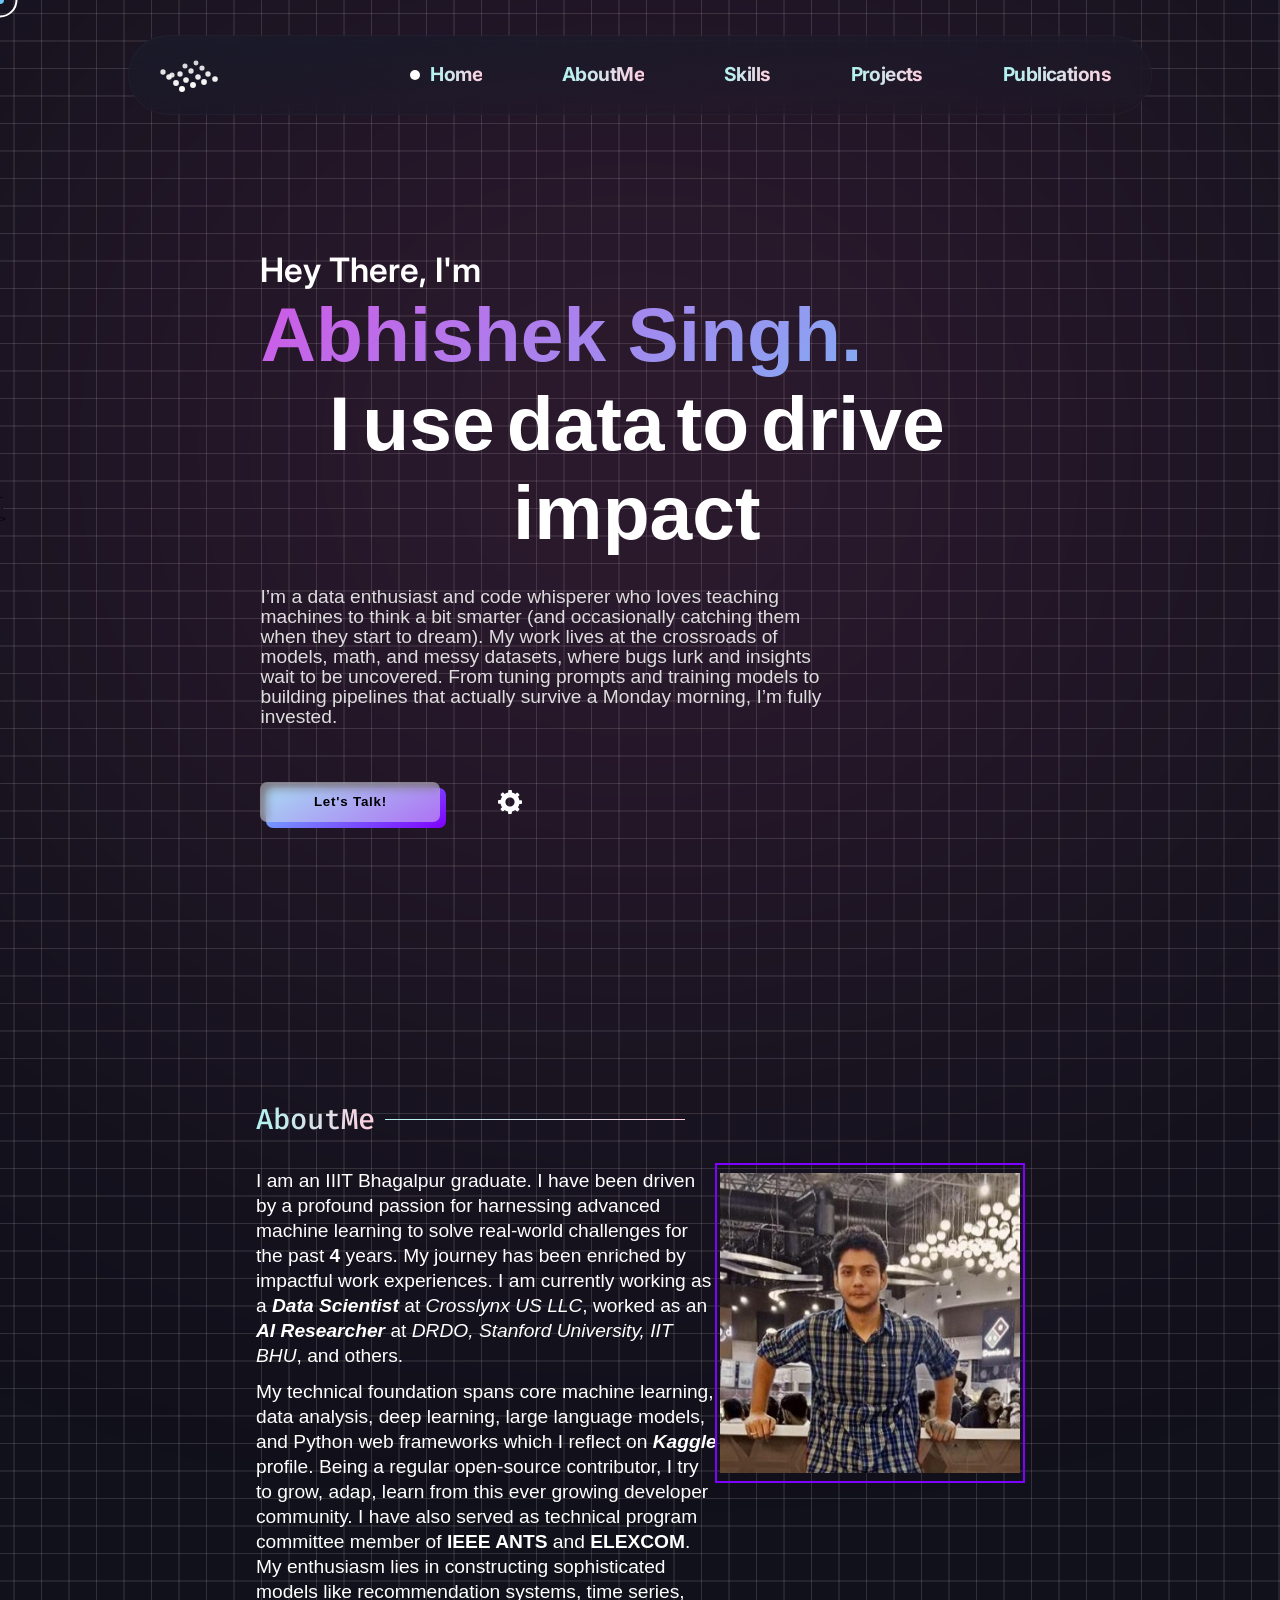
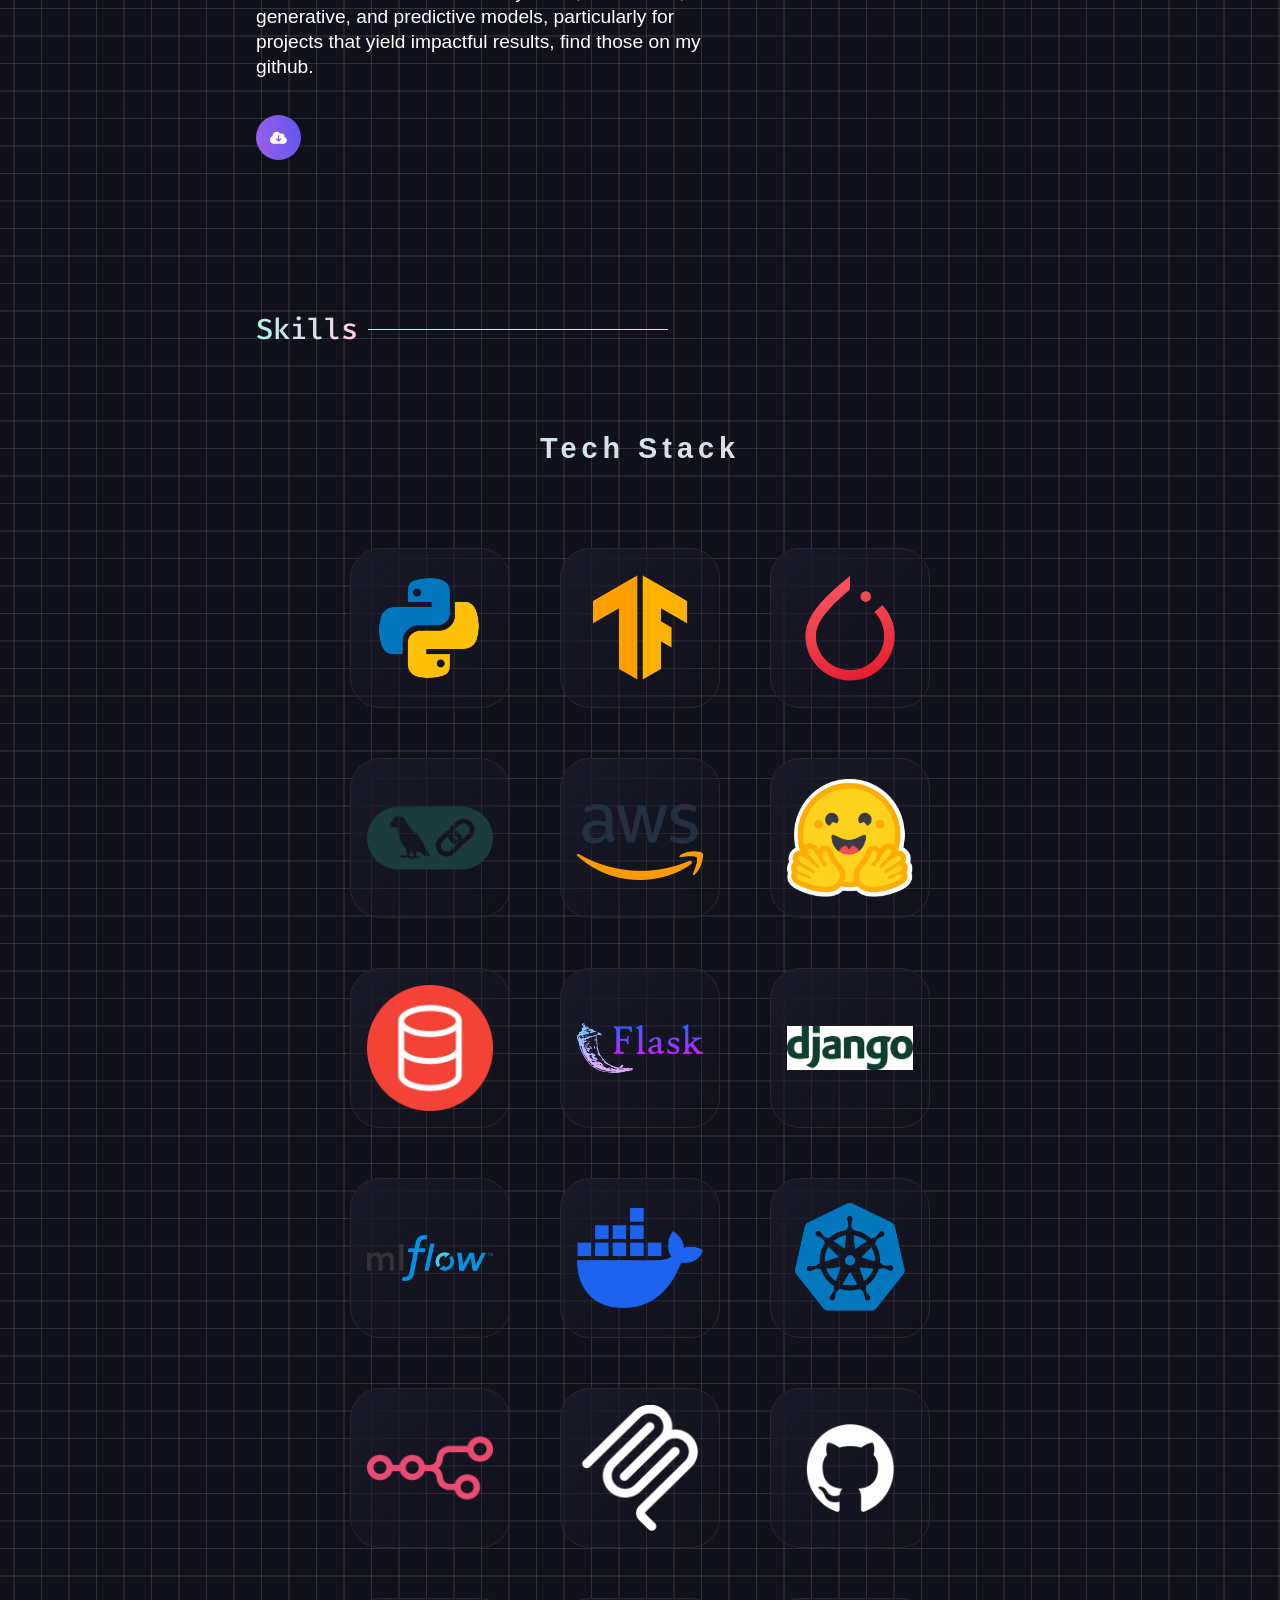
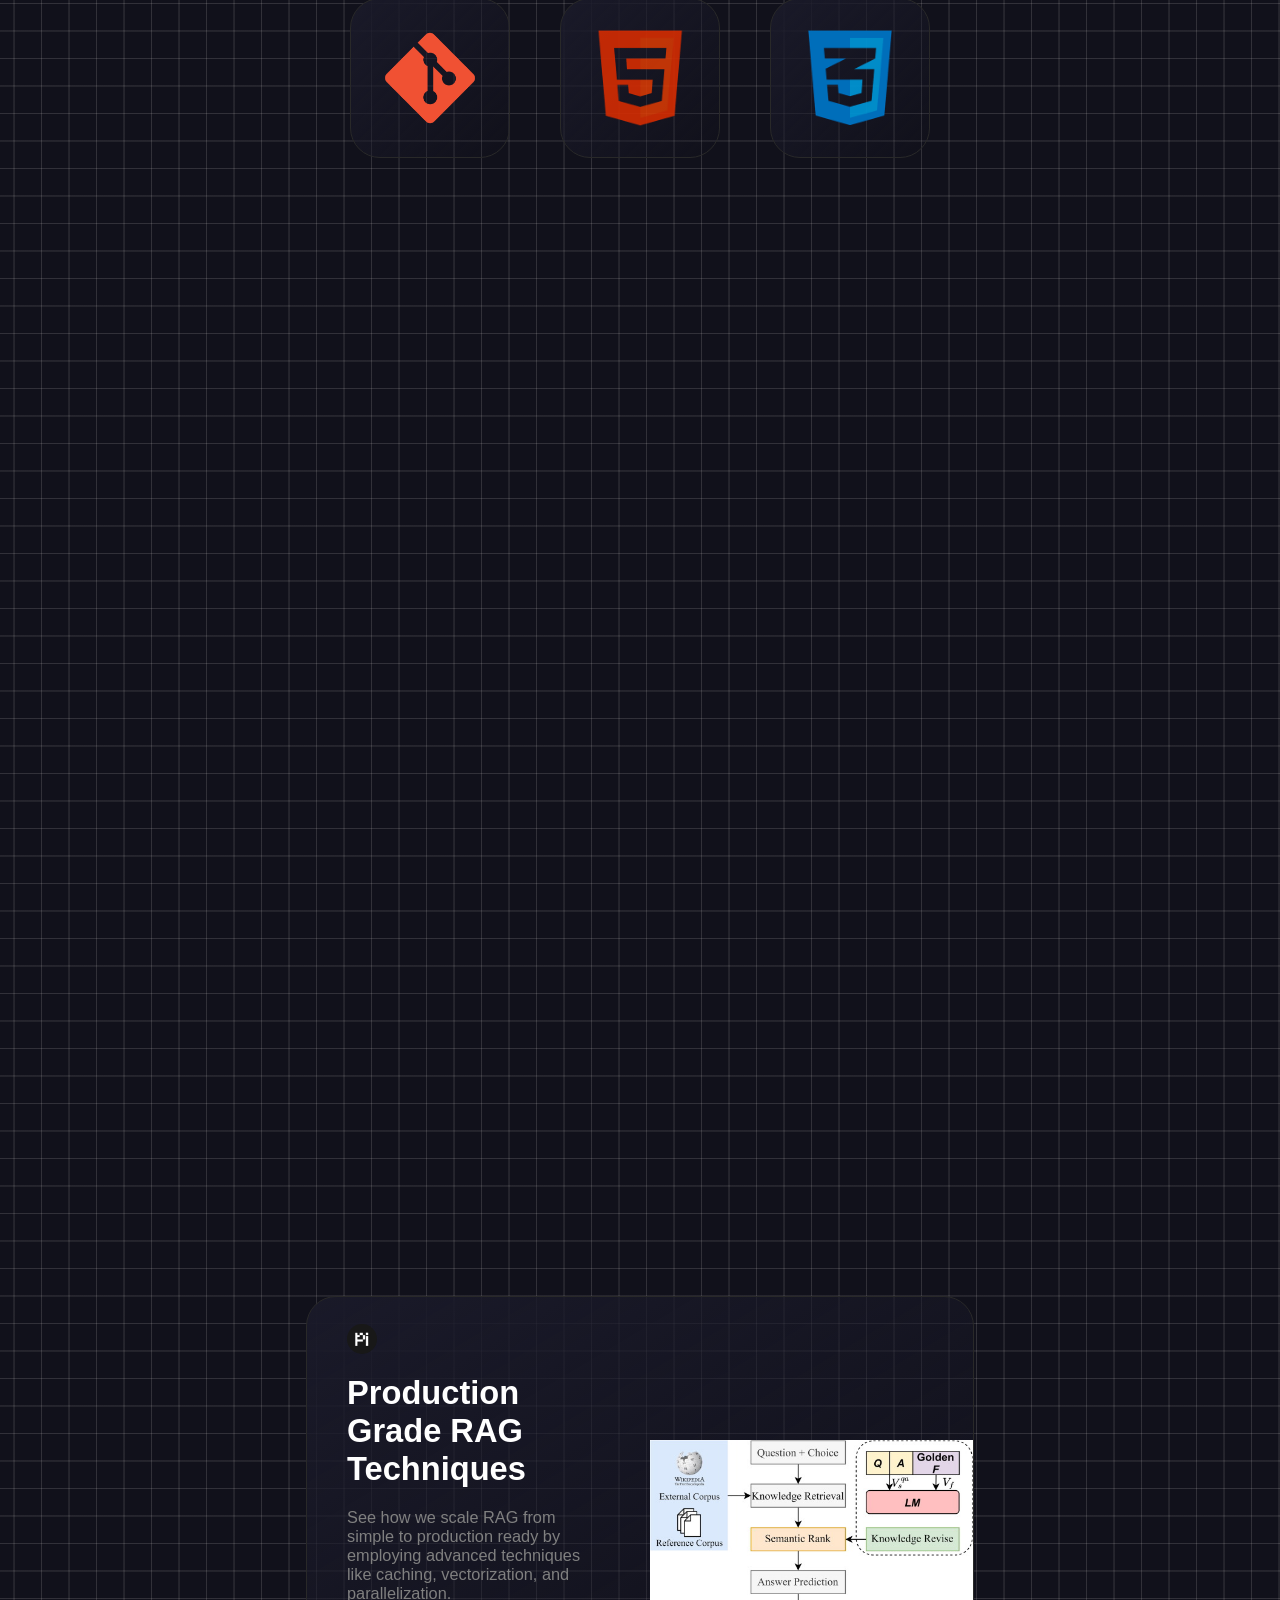
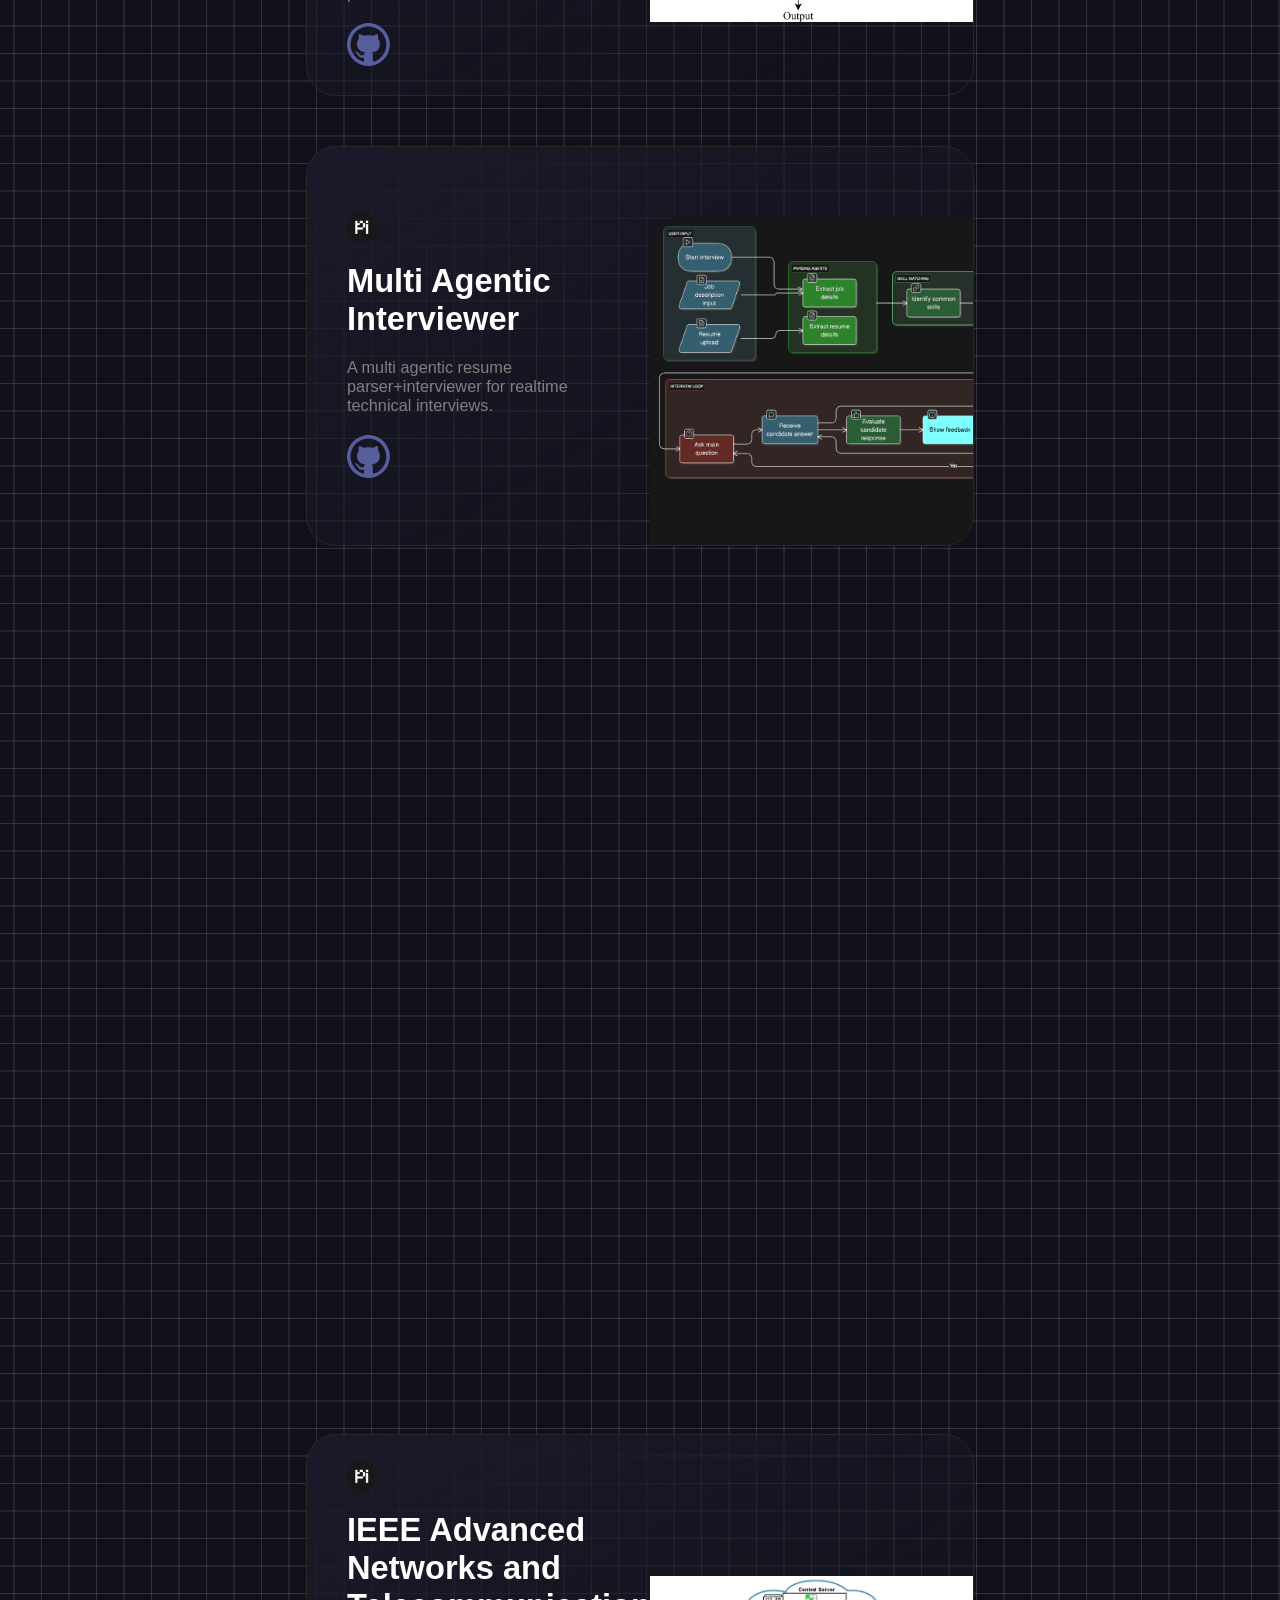
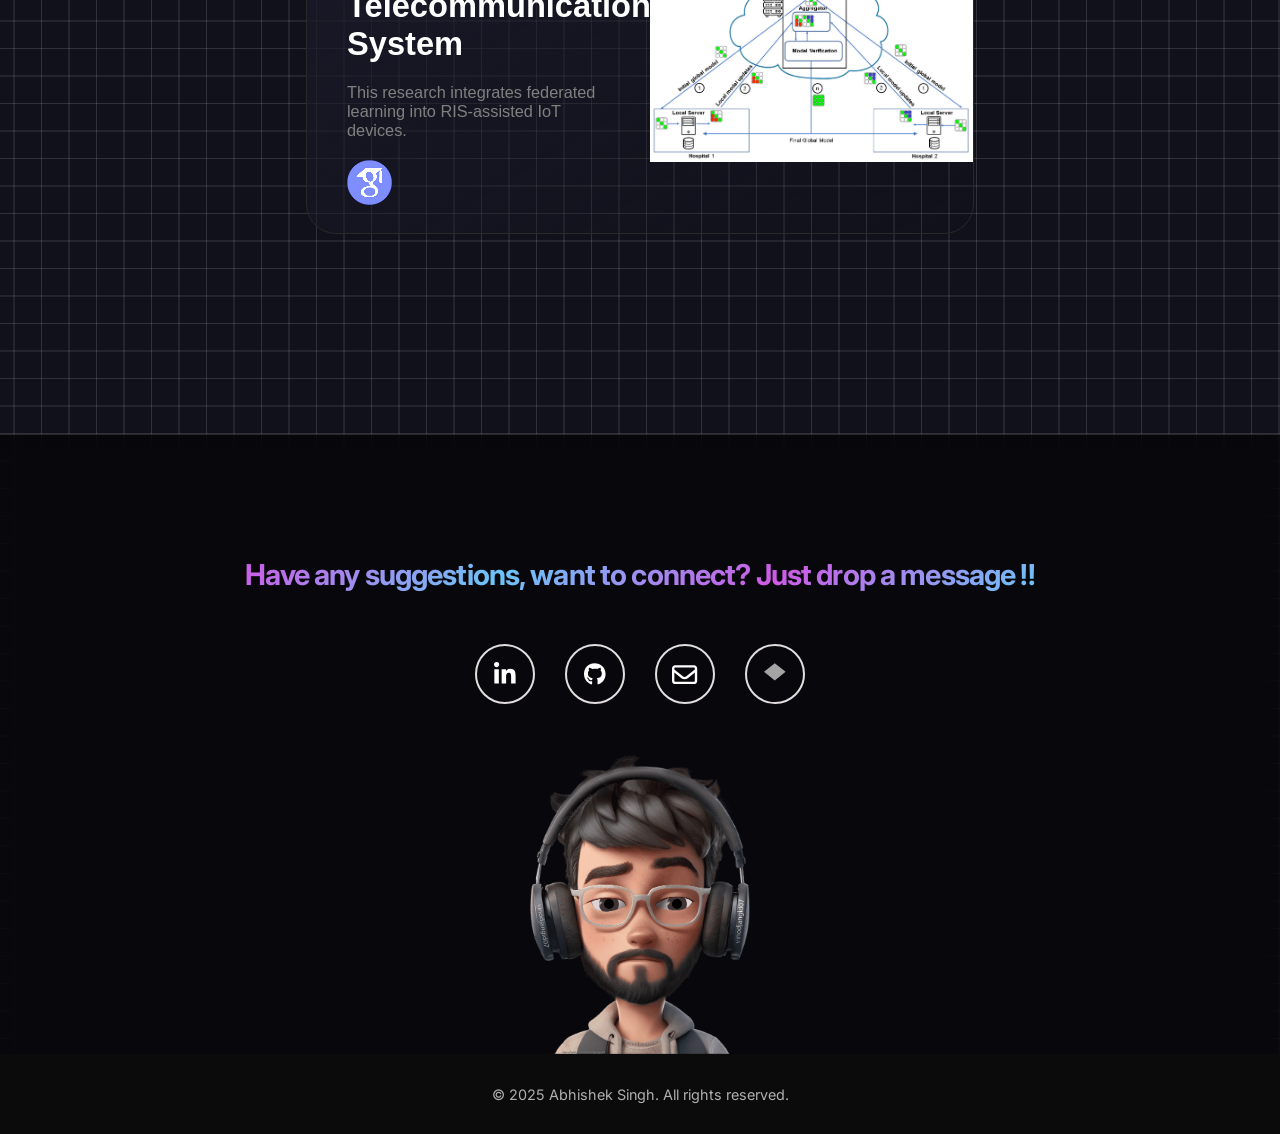
==== index.html @ 2045af02 "First Commit" ====
<!DOCTYPE html>
<html lang="en">
  <head>
    <script
      async
      src="https://www.googletagmanager.com/gtag/js?id=G-YMWDE0VTD3"
    ></script>
    <script>
      window.dataLayer = window.dataLayer || [];
      function gtag() {
        dataLayer.push(arguments);
      }
      gtag("js", new Date());

      gtag("config", "G-YMWDE0VTD3");
    </script>
    <meta
      name="google-site-verification"
      content="zMNl24ruDnyqiliYwKNU_r09OkPCDKz0kMBtF9nqiCc"
    />
    <meta charset="UTF-8" />
    <meta http-equiv="X-UA-Compatible" content="IE=edge" />
    <meta name="viewport" content="width=device-width, initial-scale=1.0" />
    <meta name="robots" content="index, follow" />
    <meta name="theme-color" content="#000" />
    <meta
      name="description"
      content="Abhishek Singh | Portfolio, Visit and know about me & my projects/designs. I value simple content structure, clean design patterns, and thoughtful interactions."
    />
    <meta
      name="keywords"
      content="Abhishek Singh,Abhishek Singh portfolio,Abhishek Singh Portfolio,AbhishekSingh,Abhishek Singh site,Abhishek Singh Site,Abhishek Singh me,Abhishek Singh web,Abhishek Singh github,AbhishekSingh site,AbhishekSingh uiverse,uiverse,Abhishek Singh uiverse,Abhishek Singh frontend developer,frontend developer,Abhishek Singh jaipur,Abhishek jaipur"
    />
    <meta name="author" content="Abhishek Singh" />
    <meta
      property="og:image"
      content="https://www.AbhishekSingh.site/src/png/Preview-card-min.png"
    />
    <meta property="og:title" content="Abhishek Singh | Portfolio" />
    <meta
      property="og:description"
      content="Hi! My name is Abhishek. I'm a web developer and digital visual artist. Visit and know about me & my projects/designs. I value simple content structure, clean design patterns, and thoughtful interactions."
    />

    <meta property="og:url" content="https://AbhishekSingh.site" />
    <meta property="og:site_name" content="Abhishek Singh Portfolio" />

    <meta name="twitter:card" content="summary_large_image" />
    <meta name="twitter:site" content="@Abhishek_Singh07" />
    <meta name="twitter:title" content="Abhishek Singh | Portfolio" />
    <meta
      name="twitter:description"
      content="Hi! My name is Abhishek. I'm a web developer and digital visual artist. Visit and know about me & my projects/designs. I value simple content structure, clean design patterns, and thoughtful interactions."
    />
    <meta
      name="twitter:image"
      content="https://www.AbhishekSingh.site/src/png/Preview-card-min.png"
    />
    <title>Abhishek Singh | Portfolio</title>
    <link rel="icon" type="image/x-icon" href="src/png/main-favicon.png" />
    <link rel="stylesheet" href="https://unpkg.com/aos@next/dist/aos.css" />
    <link rel="stylesheet" href="style.css" />
    <link
      rel="stylesheet"
      href="https://fonts.googleapis.com/css2?family=Passions+Conflict&family=Orbitron&family=Fira+Code&family=Six+Caps"
    />
  </head>
  <body class="body">
    <audio loop="" id="audioPlayer" style="display: none">
      <source src="src/mp3/preloader.mp3" type="audio/mp3" />
    </audio>
    <!-- <div id="preloader"></div> -->
    <noscript>Allow Javascript</noscript>

    <header>
      <div class="cursor-inner" id="cursor-inner"></div>
      <div class="cursor-outer" id="cursor-outer"></div>

      <div class="navbar" id="navbar">
        <div class="LOGO-container">
          <div class="LOGO-dot"></div>
          <div class="LOGO-dot"></div>
          <div class="LOGO-dot"></div>
          <div class="LOGO-dot"></div>
          <div class="LOGO-dot"></div>
          <div class="LOGO-dot"></div>
          <div class="LOGO-dot"></div>
          <div class="LOGO-dot"></div>
          <div class="LOGO-dot"></div>
          <div class="LOGO-dot"></div>
          <div class="LOGO-dot"></div>
          <div class="LOGO-dot"></div>
          <div class="LOGO-dot"></div>
          <div class="LOGO-dot"></div>
          <div class="LOGO-dot"></div>
          <div class="LOGO-dot"></div>
        </div>

        <div class="navbar-tabs" id="navbar-tabs">
          <ul class="navbar-tabs-ul">
            <li
              class="home activeThistab navbar-tabs-li"
              data-aos="fade-down"
              data-aos-delay="100"
            >
              <a href="#home" tabindex="0" aria-label="Home menu button">
                Home
              </a>
            </li>

            <li
              class="about navbar-tabs-li"
              data-aos="fade-down"
              data-aos-delay="300"
            >
              <a href="#about" aria-label="about menu button"> AboutMe </a>
            </li>

            <li
              class="skills navbar-tabs-li"
              data-aos="fade-down"
              data-aos-delay="500"
            >
              <a href="#skills" aria-label="skills menu button"> Skills </a>
            </li>

            <li
              class="projects navbar-tabs-li"
              data-aos="fade-down"
              data-aos-delay="700"
            >
              <a href="#projects" aria-label="projects menu button">
                Projects
              </a>
            </li>
            <li
              class="projects navbar-tabs-li"
              data-aos="fade-down"
              data-aos-delay="700"
            >
              <a href="#publications" aria-label="projects menu button">
                Publications
              </a>
            </li>
          </ul>
        </div>
        <!-- navbar tabs ends -->
      </div>
    </header>
    <!-- header ends here -->

    <main>
      <!-- hamburger -->
      <div class="hamburger" id="hamburger" data-aos="fade">
        <div class="hamburgerbase">
          <button
            id="hamburger-button"
            onclick="hamburgerMenu()"
            tabindex="0"
            aria-label="Menu Button"
          >
            <span class="burger-bar" id="burger-bar1"></span>
            <span class="burger-bar" id="burger-bar2"></span>
            <span class="burger-bar" id="burger-bar3"></span>
          </button>
        </div>
      </div>

      <!-- From Uiverse.io by jeremyssocial -->

      <!-- hamburger -->
      <div class="mobiletogglemenu" id="mobiletogglemenu">
        <ul class="mobile-navbar-tabs-ul" id="mobile-ul">
          <li
            id="home-mobile-tab"
            class="mobile-navbar-tabs-li home activeThismobiletab"
            onclick="hidemenubyli()"
          >
            <a href="#home" tabindex="0" aria-label="Home menu button">
              Home
            </a>
          </li>

          <li
            id="aboutme-mobile-tab"
            class="mobile-navbar-tabs-li about"
            onclick="hidemenubyli()"
          >
            <a href="#about" tabindex="0" aria-label="about menu button">
              AboutMe
            </a>
          </li>
          <li
            id="skills-mobile-tab"
            class="mobile-navbar-tabs-li skills"
            onclick="hidemenubyli()"
          >
            <a href="#skills" tabindex="0" aria-label="skills menu button">
              Skills
            </a>
          </li>
          <li
            id="projects-mobile-tab"
            class="mobile-navbar-tabs-li projects"
            onclick="hidemenubyli()"
          >
            <a href="#projects" tabindex="0" aria-label="projects menu button">
              Projects
            </a>
          </li>
          <li
            id="projects-mobile-tab"
            class="mobile-navbar-tabs-li projects"
            onclick="hidemenubyli()"
          >
            <a href="#publications" tabindex="0" aria-label="projects menu button">
              Publications
            </a>
          </li>
        </ul>
      </div>
      <!-- mobile toggle menu ends -->

      <section class="landing-page-container" id="home">
        <div class="blob"></div>

        <!-- <div class="text-content">
        <article id="hello-friend" data-aos="fade-up" data-aos-delay="0">
          <p class="jello">H</p>
          <p class="jello">e</p>
          <p class="jello">y</p>
          &nbsp;
          <p class="jello">T</p>
          <p class="jello">h</p>
          <p class="jello">e</p>
          <p class="jello">r</p>
          <p class="jello">e</p>
          <p class="jello">,</p>
          &nbsp;
          <p class="jello">I</p>
          <p class="jello">'</p>
          <p class="jello">m</p>
        </article>
        <article id="name" data-aos="fade-up" data-aos-delay="200">
          <p class="jello">J</p>
          <p class="jello">a</p>
          <p class="jello">y</p>
          &nbsp;
          <p class="jello">S</p>
          <p class="jello">i</p>
          <p class="jello">n</p>
          <p class="jello">g</p>
          <p class="jello">h</p>
          <p class="jello">.</p>
        </article>

        <article id="work" data-aos="fade-up" data-aos-delay="400">
          <div>
            <p class="jello">I</p>
          </div>
          <div>
            <p class="jello">d</p>
            <p class="jello">o</p>
          </div>
          <div>
            <p class="jello">d</p>
            <p class="jello">a</p>
            <p class="jello">t</p>
            <p class="jello">a</p>
          </div>
          <div>
            <p class="jello">f</p>
            <p class="jello">o</p>
            <p class="jello">r</p>
          </div>
          <div>
            <p class="jello">w</p>
            <p class="jello">e</p>
            <p class="jello">b</p>
            <p class="jello">.</p>
          </div>
        </article>
        <p id="info-para" data-aos="fade-up" data-aos-delay="600">
          Hey there! I’m a data enthusiast and code whisperer who enjoys making machines a little smarter (and occasionally catching them hallucinating). I work at the intersection of models, math, and messy datasets — where bugs live and insights hide. <br /><br />Whether it’s tweaking prompts, training models, or building pipelines that don’t crash on Monday mornings, I’m all in. 
          <br /><br />I love the thrill of solving weird problems, breaking things just to fix them better, and making code that’s not just functional, but kind of fun to write. Always learning, always shipping — preferably before the coffee runs out ☕💻.<br />
        </p>
        <div class="contact-btn-div" data-aos="fade-up" data-aos-delay="800">
          <a href="mailto:Abhisheks.iitkgp@gmail.com" tabindex="-1">
            <button class="letsTalkBtn">
              <p class="letsTalkBtn-text">Let's Talk!</p>
              <span class="letsTalkBtn-BG"></span>
            </button></a>
          <div class="setting-container" id="setting-container">
            <input type="checkbox" id="switchforsetting" onclick="settingtoggle()" />

            <label for="switchforsetting" class="needtobeinvert" id="labelforsetting" tabindex="0"
              aria-label="settings for sound and appearance"></label>

            <div class="visualmodetogglebuttoncontainer" id="visualmodetogglebuttoncontainer">
              <input type="checkbox" id="switchforvisualmode" onclick="visualmode()" />
              <label for="switchforvisualmode" id="labelforvisualmode" tabindex="0"
                aria-label="switch appearance"></label>
            </div>

            <div class="soundtogglebuttoncontainer" id="soundtogglebuttoncontainer">
              <input type="checkbox" id="switchforsound" onclick="playpause()" />
              <label for="switchforsound" id="labelforsound" tabindex="0" aria-label="switch sound"
                class="needtobeinvert"></label>
            </div>
          </div>
          <!-- setting div ends -->
        <!-- </div> -->
        <!-- contact-btn-div -->
        <!-- </div> -->
        -->

        <div class="main-container">
          <div class="text-content">
            <article id="hello-friend" data-aos="fade-up" data-aos-delay="0">
              <p class="jello">H</p>
              <p class="jello">e</p>
              <p class="jello">y</p>
              &nbsp;
              <p class="jello">T</p>
              <p class="jello">h</p>
              <p class="jello">e</p>
              <p class="jello">r</p>
              <p class="jello">e</p>
              <p class="jello">,</p>
              &nbsp;
              <p class="jello">I</p>
              <p class="jello">'</p>
              <p class="jello">m</p>
            </article>
            <article id="name" data-aos="fade-up" data-aos-delay="200">
              <p class="jello">A</p>
              <p class="jello">b</p>
              <p class="jello">h</p>
              <p class="jello">i</p>
              <p class="jello">s</p>
              <p class="jello">h</p>
              <p class="jello">e</p>
              <p class="jello">k</p>
              &nbsp;
              <p class="jello">S</p>
              <p class="jello">i</p>
              <p class="jello">n</p>
              <p class="jello">g</p>
              <p class="jello">h</p>
              <p class="jello">.</p>
            </article>

            <article id="work" data-aos="fade-up" data-aos-delay="400">
              <div>
                <p class="jello">I</p>
              </div>
              <div>
                <p class="jello">u</p>
                <p class="jello">s</p>
                <p class="jello">e</p>
              </div>
              <div>
                <p class="jello">d</p>
                <p class="jello">a</p>
                <p class="jello">t</p>
                <p class="jello">a</p>
              </div>
              <div>
                <p class="jello">t</p>
                <p class="jello">o</p>
              </div>
              <div>
                <p class="jello">d</p>
                <p class="jello">r</p>
                <p class="jello">i</p>
                <p class="jello">v</p>
                <p class="jello">e</p>
              </div>
              <div>
                <p class="jello">i</p>
                <p class="jello">m</p>
                <p class="jello">p</p>
                <p class="jello">a</p>
                <p class="jello">c</p>
                <p class="jello">t</p>
              </div>
            </article>
                    <p id="info-para" data-aos="fade-up" data-aos-delay="600">
        I’m a data enthusiast and code whisperer who loves teaching machines to think a bit smarter (and occasionally catching them when they start to dream). My work lives at the crossroads of models, math, and messy datasets, where bugs lurk and insights wait to be uncovered. From tuning prompts and training models to building pipelines that actually survive a Monday morning, I’m fully invested. 
        </p>

            <div
              class="contact-btn-div"
              data-aos="fade-up"
              data-aos-delay="800"
            >
              <a href="mailto:abhishekrathore1806@gmail.com" tabindex="-1">
                <button class="letsTalkBtn">
                  <p class="letsTalkBtn-text">Let's Talk!</p>
                  <span class="letsTalkBtn-BG"></span></button
              ></a>
              <div class="setting-container" id="setting-container">
                <input
                  type="checkbox"
                  id="switchforsetting"
                  onclick="settingtoggle()"
                />

                <label
                  for="switchforsetting"
                  class="needtobeinvert"
                  id="labelforsetting"
                  tabindex="0"
                  aria-label="settings for sound and appearance"
                ></label>

                <div
                  class="visualmodetogglebuttoncontainer"
                  id="visualmodetogglebuttoncontainer"
                >
                  <input
                    type="checkbox"
                    id="switchforvisualmode"
                    onclick="visualmode()"
                  />
                  <label
                    for="switchforvisualmode"
                    id="labelforvisualmode"
                    tabindex="0"
                    aria-label="switch appearance"
                  ></label>
                </div>

                <div
                  class="soundtogglebuttoncontainer"
                  id="soundtogglebuttoncontainer"
                >
                  <input
                    type="checkbox"
                    id="switchforsound"
                    onclick="playpause()"
                  />
                  <label
                    for="switchforsound"
                    id="labelforsound"
                    tabindex="0"
                    aria-label="switch sound"
                    class="needtobeinvert"
                  ></label>
                </div>
              </div>
              <!-- setting div ends -->
            </div>
            <!-- contact-btn-div -->
          </div>
        </div>
      </section>
      <!-- landing page ends here -->
      <section class="about-section-container" id="about" data-aos="fade-up">
        <div class="about-section">
          <div class="section-heading">
            <h2
              class="section-heading-article"
              tabindex="0"
              aria-label="About me heading"
            >
              AboutMe
            </h2>
            <p class="sectionHeadingP"></p>
          </div>

          <div class="info-dp-section">
            <div class="about-info">
              <p tabindex="0">
                I am an IIIT Bhagalpur graduate. I have been driven by a profound
                passion for harnessing advanced machine learning to solve
                real-world challenges for the past <b>4</b> years. My journey
                has been enriched by impactful work experiences. I am currently working as a 
                <i><b>Data Scientist</b></i> at <i>Crosslynx US LLC</i>, worked as an
                <i><b>AI Researcher</b></i> at
                <i>DRDO, Stanford University, IIT BHU</i>, and
                others.
              </p>
              <br />
              <p tabindex="0">
                My technical foundation spans core machine learning, data
                analysis, deep learning, large language models, and Python web
                frameworks which I reflect on <b><i>Kaggle</i></b> profile.
                Being a regular open-source contributor, I try to grow, adap,
                learn from this ever growing developer community. I have also
                served as technical program committee member of <b> IEEE ANTS</b> and
                <b>ELEXCOM</b>. My enthusiasm lies in constructing sophisticated
                models like recommendation systems, time series, generative, and
                predictive models, particularly for projects that yield impactful
                results, find those on my github.
              </p>

              <br />

              <!-- Resume button -->
              <button class="resume-btn" id="resume-btn" onclick="openURL()">
                <div class="sign">
                  <svg viewBox="0 0 640 512">
                    <path
                      d="M144 480C64.5 480 0 415.5 0 336c0-62.8 40.2-116.2 96.2-135.9c-.1-2.7-.2-5.4-.2-8.1c0-88.4 71.6-160 160-160c59.3 0 111 32.2 138.7 80.2C409.9 102 428.3 96 448 96c53 0 96 43 96 96c0 12.2-2.3 23.8-6.4 34.6C596 238.4 640 290.1 640 352c0 70.7-57.3 128-128 128H144zm79-167l80 80c9.4 9.4 24.6 9.4 33.9 0l80-80c9.4-9.4 9.4-24.6 0-33.9s-24.6-9.4-33.9 0l-39 39V184c0-13.3-10.7-24-24-24s-24 10.7-24 24V318.1l-39-39c-9.4-9.4-24.6-9.4-33.9 0s-9.4 24.6 0 33.9z"
                    />
                  </svg>
                </div>

                <div class="text">Resume</div>
              </button>
            </div>
            <div class="dp" data-aos="fade-up">
            <img
                src="src/jpg/abhishek_pic.jpg"
                alt="Abhishek Singh"
                tabindex="0"
                aria-label="image of Abhishek"
            />
            </div>


          </div>
        </div>
      </section>
      <!-- about section ends  -->

      <section class="skills-section-container" id="skills">
        <div class="skills-section">
          <div class="section-heading" data-aos="fade-up">
            <h2
              class="section-heading-article"
              tabindex="0"
              aria-label="skills heading"
            >
              Skills
            </h2>
            <p class="sectionHeadingP"></p>
          </div>

          <div class="frontend-dev-section">
            <h3
              class="frontend-dev-heading"
              data-aos="fade-up"
              tabindex="0"
              aria-label="As a frontend a developer these are the skills i have"
            >
              Tech Stack
            </h3>
            <ul class="tech-stack-wrapper">
              <li class="tech-stack-box" data-aos="fade-up">
                <img
                  src="src\png\python-480.png"
                  alt="Python skill"
                  class="tech-stack-logo"
                />
                <span class="tooltip">PYTHON</span>
              </li>

              <li class="tech-stack-box" data-aos="fade-up">
                <img
                  src="src\png\tensorflow-480.png"
                  alt="Tensorflow skill"
                  class="tech-stack-logo"
                />
                <span class="tooltip">TENSORFLOW</span>
              </li>

              <li class="tech-stack-box" data-aos="fade-up">
                <img
                  src="src\png\pytorch-480.png"
                  alt="Pytorch skill"
                  class="tech-stack-logo"
                />
                <span class="tooltip">PYTORCH</span>
              </li>

              <li class="tech-stack-box" data-aos="fade-up">
                <img
                  src="src\png\langchain-color.png"
                  alt="Langchain skill"
                  class="tech-stack-logo"
                />
                <span class="tooltip">LANGCHAIN</span>
              </li>

              <li class="tech-stack-box" data-aos="fade-up">
                <img
                  src="src\png\aws-480.png"
                  alt="AWS skill"
                  class="tech-stack-logo"
                />
                <span class="tooltip">AWS</span>
              </li>

              <li class="tech-stack-box" data-aos="fade-up">
                <img
                  src="src\png\huggingface.png"
                  alt="Huggingface Transformers skill"
                  class="tech-stack-logo"
                />
                <span class="tooltip">HUGGINGFACE (TRANSFORMER MODELS)</span>
              </li>

              <li class="tech-stack-box" data-aos="fade-up">
                <img
                  src="src\png\database.png"
                  alt="SQL skill"
                  class="tech-stack-logo"
                />
                <span class="tooltip">DBMS</span>
              </li>

              <li class="tech-stack-box" data-aos="fade-up">
                <img
                  src="src\png\flask-480.png"
                  alt="Flask skill"
                  class="tech-stack-logo"
                />
                <span class="tooltip">FLASK</span>
              </li>

              <li class="tech-stack-box" data-aos="fade-up">
                <img
                  src="src\png\django-logo-positive.png"
                  alt="DJANGO skill"
                  class="tech-stack-logo"
                />
                <span class="tooltip">DJANGO</span>
              </li>

              <li class="tech-stack-box" data-aos="fade-up">
                <img
                  src="src\png\mlflow.png"
                  alt="Mlflow skill"
                  class="tech-stack-logo"
                />
                <span class="tooltip">MLFLOW</span>
              </li>

              <li class="tech-stack-box" data-aos="fade-up">
                <img
                  src="src\png\docker-mark-blue.png"
                  alt="Docker language skill"
                  class="tech-stack-logo"
                />
                <span class="tooltip">DOCKER</span>
              </li>

              <li class="tech-stack-box" data-aos="fade-up">
                <img
                  src="src\png\icons8-kubernetes-480.png"
                  alt="Kubernetes skill"
                  class="tech-stack-logo"
                />
                <span class="tooltip">KUBERNETES</span>
              </li>

              <li class="tech-stack-box" data-aos="fade-up">
                <img
                  src="src\png\n8n-color.png"
                  alt="n8n skill"
                  class="tech-stack-logo"
                />
                <span class="tooltip">N8N</span>
              </li>

              <li class="tech-stack-box" data-aos="fade-up">
                <img
                  src="src\png\mcp white.png"
                  alt="MCP Protocol skill"
                  class="tech-stack-logo"
                />
                <span class="tooltip">MCP Protocol</span>
              </li>

              <li class="tech-stack-box" data-aos="fade-up">
                <img
                  src="./src/png/githublogo.png"
                  alt="github skill"
                  class="tech-stack-logo needtobeinvert"
                />
                <span class="tooltip">GITHUB</span>
              </li>

              <li class="tech-stack-box" data-aos="fade-up">
                <img
                  src="./src/png/gitlogo.png"
                  alt="git skill"
                  class="tech-stack-logo"
                />
                <span class="tooltip">GIT</span>
              </li>

              <li class="tech-stack-box" data-aos="fade-up">
                <img
                  src="src\png\htmllogo.png"
                  alt="Streamlit skill"
                  class="tech-stack-logo"
                />
                <span class="tooltip">HTML</span>
              </li>

              <li class="tech-stack-box" data-aos="fade-up">
                <img
                  src="src\png\csslogo.png"
                  alt="Canva skill"
                  class="tech-stack-logo"
                />
                <span class="tooltip">CSS</span>
              </li>
            </ul>
          </div>
        </div>
      </section>
      <!-- skills section ends -->

     

      <section class="projects-section-container" id="projects">
        <div class="projects-section-div">
          <div class="section-heading" data-aos="fade-up">
            <h2
              class="section-heading-article"
              tabindex="0"
              aria-label="My projects starts from here"
            >
              Projects
            </h2>
            <p class="sectionHeadingP"></p>
          </div>
          <div class="project-boxes-div">
            <div data-aos="fade-up" class="project-box-wrapper">
              <div class="project-box project-box2" id="project-box2">
                <div class="info-div">
                  <img
                    src="src/webp/pexelicon-favicon.webp"
                    alt="pexelicon website favicon"
                    class="faviconforProject"
                  />
                  <article class="ProjectHeading">Small Language-Model-From-Scratch</article>
                  <p class="ProjectDescription">
                    See the replication of Small Language Model inspired from "Attention is all you need".
                  </p>
                  <div class="project-buttons">
                    <a
                      href="https://github.com/abhishekiiitbh2903/SLM_KVCACHED"
                      target="_blank"
                      class="github-redirect"
                      aria-label="Transformers from Scratch on GitHub"
                    >
                      <img
                        src="src/svg/github.svg"
                        alt="github redirect button"
                      />
                    </a>
                    </a>
                  </div>
                </div>
                <div class="image-div fit-image-div">
                  <img
                    src="src/webp/Annotated-Transformers-Architecture.webp"
                    alt="Architecture Overview"
                  />
                </div>
              </div>
            </div>

            <div data-aos="fade-up" class="project-box-wrapper">
              <div class="project-box project-box2" id="project-box2">
                <div class="info-div">
                  <img
                    src="src/webp/pexelicon-favicon.webp"
                    alt="pexelicon website favicon"
                    class="faviconforProject"
                  />
                  <article class="ProjectHeading">RNN / LSTM Foundations</article>
                  <p class="ProjectDescription">
                    See how RNN and LSTM functions under the hood. Written in plain python code.
                  </p>
                  <div class="project-buttons">
                    <a
                      href="https://github.com/abhishekiiitbh2903/RNN-LSTM-GRU-Foundation"
                      target="_blank"
                      class="github-redirect"
                      aria-label="RNN and LSTM from Scratch on GitHub"
                    >
                      <img
                        src="src/svg/github.svg"
                        alt="github redirect button"
                      />
                    </a>
                    </a>
                  </div>
                </div>
                <div class="image-div fit-image-div">
                  <img
                    src="src/webp/rnn-vs-lstm.png"
                    alt="Flow image"
                  />
                </div>
              </div>
            </div>


            <!-- ---------------------- -->
            <div data-aos="fade-up" class="project-box-wrapper">
              <div class="project-box project-box2" id="project-box2">
                <div class="info-div">
                  <img
                    src="src/webp/pexelicon-favicon.webp"
                    alt="pexelicon website favicon"
                    class="faviconforProject"
                  />
                  <article class="ProjectHeading">Production Grade RAG Techniques</article>
                  <p class="ProjectDescription">
                    See how we scale RAG from simple to production ready by employing advanced techniques like caching, vectorization, and parallelization.
                  </p>
                  <div class="project-buttons">
                    <a
                      href="https://github.com/abhishekiiitbh2903/RAG_ADVANCED_TECHNIQUES"
                      target="_blank"
                      class="github-redirect"
                      aria-label="Semantic and LLM based Search/Reranker on GitHub"
                    >
                      <img
                        src="src/svg/github.svg"
                        alt="github redirect button"
                      />
                    </a>
                    </a>
                  </div>
                </div>
                <div class="image-div fit-image-div">
                  <img
                    src="src/webp/reranker-retrieval/retireval-reranker.jpg"
                    alt="Architecture Overview"
                  />
                </div>
              </div>
            </div>
            <!-- ---------------------- -->


            <!-- <div data-aos="fade-up" class="project-box-wrapper">
              <div class="project-box project-box2" id="project-box2">
                <div class="info-div">
                  <img
                    src="src/webp/pexelicon-favicon.webp"
                    alt="pexelicon website favicon"
                    class="faviconforProject"
                  />
                  <article class="ProjectHeading">RLHF Prototype</article>
                  <p class="ProjectDescription">
                    A small prototype of reward model and its working in RLHF on Reward Bench dataset.
                  </p>
            
                  <div class="project-buttons">
                    <a
                      href="https://github.com/AbhishekSingh79/RLHF-Prototype-Reward-Bench"
                      target="_blank"
                      class="github-redirect"
                      aria-label="Reinforcement Learning with Human Feedback Prototype on GitHub"
                    >
                      <img
                        src="src/svg/github.svg"
                        alt="github redirect button"
                      />
                    </a>
                    </a>
                  </div>
                </div>
                <div class="image-div fit-image-div">
                  <img
                    src="src/webp/6-sft-rlhf.png"
                    alt="Architecture Overview"
                  />
                </div>
              </div>
            </div> -->

            <!-- ---------------------- -->
            <div data-aos="fade-up" class="project-box-wrapper">
              <div class="project-box project-box2" id="project-box2">
                <div class="info-div">
                  <img
                    src="src/webp/pexelicon-favicon.webp"
                    alt="pexelicon website favicon"
                    class="faviconforProject"
                  />
                  <article class="ProjectHeading">Multi Agentic Interviewer</article>
                  <p class="ProjectDescription">
                    A multi agentic resume parser+interviewer for realtime technical interviews.
                  </p>
                  <div class="project-buttons">
                    <a
                      href="https://github.com/abhishekiiitbh2903/Agentic-Recruiter"
                      target="_blank"
                      class="github-redirect"
                      aria-label="Multi Agentic Interviewer"
                    >
                      <img
                        src="src/svg/github.svg"
                        alt="github redirect button"
                      />
                    </a>
                    </a>
                  </div>
                </div>
                <div class="image-div">
                  <img
                    src="src/webp/Agentic-Recruiter.png"
                    alt="Architecture Overview"
                  />
                </div>
              </div>
            </div>

            <!-- ---------------------- -->

            <!-- <div data-aos="fade-up" class="project-box-wrapper">
              <div class="project-box project-box2" id="project-box2">
                <div class="info-div">
                  <img
                    src="src/webp/pexelicon-favicon.webp"
                    alt="pexelicon website favicon"
                    class="faviconforProject"
                  />
                  <article class="ProjectHeading">Gmail Draft Duplication Model</article>
                  <p class="ProjectDescription">
                    A Flask based web app that uses Gmail client to duplicate Gmail on mili second latency.
                  </p>
                  <div class="project-buttons">
                    <a
                      href="https://github.com/AbhishekSingh79/Email-Draft-Duplicator"
                      target="_blank"
                      class="github-redirect"
                      aria-label="Gmail Draft Duplication on GitHub"
                    >
                      <img
                        src="src/svg/github.svg"
                        alt="github redirect button"
                      />
                    </a>
                    </a>
                  </div>
                </div>
                <div class="image-div fit-image-div">
                  <img
                    src="src/webp/gmail_draft_duplication.png"
                    alt="Architecture Overview"
                  />
                </div>
              </div>
            </div> -->
            <!-- ---------------------- -->
          </div>
        </div>
      </section>
      
    <!-- Publication Section Starts -->


        <section class="projects-section-container" id="publications">
        <div class="projects-section-div">
          <div class="section-heading" data-aos="fade-up">
            <h2
              class="section-heading-article"
              tabindex="0"
              aria-label="My projects starts from here"
            >
              Publications
            </h2>
            <p class="sectionHeadingP"></p>
          </div>
          <div class="project-boxes-div">
            <div data-aos="fade-up" class="project-box-wrapper">
              <div class="project-box project-box2" id="project-box2">
                <div class="info-div">
                  <img
                    src="src/webp/pexelicon-favicon.webp"
                    alt="pexelicon website favicon"
                    class="faviconforProject"
                  />
                  <article class="ProjectHeading">IEEE TRANSACTIONS ON ARTIFICIAL INTELLIGENCE</article>
                  <p class="ProjectDescription">
                    This research proposes an attention-based convolutional autoencoder for efficient bandwidth utilization.
                  </p>
                  <div class="project-buttons">
                    <a
                      href="https://ieeexplore.ieee.org/document/11168457"
                      target="_blank"
                      class="github-redirect"
                      aria-label="IEEE TAI"
                    >
                      <img
                        src="src\png\gs.png"
                        alt="github redirect button"
                      />
                    </a>
                    </a>
                  </div>
                </div>
                <div class="image-div fit-image-div">
                  <img
                    src="src/png/ris.png"
                    alt="Flow image"
                  />
                </div>
              </div>
            </div>
            <div data-aos="fade-up" class="project-box-wrapper">
              <div class="project-box project-box2" id="project-box2">
                <div class="info-div">
                  <img
                    src="src/webp/pexelicon-favicon.webp"
                    alt="pexelicon website favicon"
                    class="faviconforProject"
                  />
                  <article class="ProjectHeading">IEEE Advanced Networks and Telecommunication System</article>
                   <span id="status-message" style="display: none; margin-left: 10px; color: green;">
                        Paper has been accepted and yet to be published in IEEE Xplore
                    </span>
                  <p class="ProjectDescription">
                    This research integrates federated learning into RIS-assisted IoT devices.
                  </p>
                  <div class="project-buttons">
                    <a
                      href="https://ieeexplore.ieee.org/document/11168457"
                      target="_blank"
                      class="github-redirect"
                      aria-label="IEEE ANTS"
                      onclick="showStatusMessage()"
                    >
                      <img
                        src="src/png/gs.png"
                        alt="github redirect button"
                      />
                    </a>
                    </a>
                  </div>
                </div>
                <div class="image-div fit-image-div">
                  <img
                    src="src/png/federated.png"
                    alt="Flow image"
                  />
                </div>
              </div>
            </div>
            
        </div>


      </section>
            

    </main>
    <!-- main ends here -->

    <footer id="footer">
      <button class="fas" id="backtotopbutton" onclick="scrolltoTopfunction()">
        <article aria-label="Back to top">&#8592;BACK TO TOP</article>
      </button>
      <div class="footer-background">
        <div class="footer-blob"></div>
      </div>
      <div class="footer-foreground">
        <div class="footercontainer">
          <div class="two-words">
            <!-- <article tabindex="0" aria-label="Learning, Living, and Leveling Up, my quote">
            "Learning, Living, and Leveling Up."
          </article> -->
          </div>
          <div class="social-media-container">
            <div class="getintouch-heading">
              <!-- From Uiverse.io by adamgiebl -->
              <article tabindex="0">
                Have any suggestions, want to connect? Just drop a message !!
              </article>
            </div>

            <div class="logos">
              <a
                href="https://in.linkedin.com/in/abhishek-singh-93a118228/"
                target="_blank"
                aria-label="My Linkedin"
                ><svg class="SocialHandle" viewBox="0 0 448 512">
                  <path
                    d="M100.28 448H7.4V148.9h92.88zM53.79 108.1C24.09 108.1 0 83.5 0 53.8a53.79 53.79 0 0 1 107.58 0c0 29.7-24.1 54.3-53.79 54.3zM447.9 448h-92.68V302.4c0-34.7-.7-79.2-48.29-79.2-48.29 0-55.69 37.7-55.69 76.7V448h-92.78V148.9h89.08v40.8h1.3c12.4-23.5 42.69-48.3 87.88-48.3 94 0 111.28 61.9 111.28 142.3V448z"
                  /></svg></a>

              <a
                href="https://github.com/abhishekiiitbh2903/"
                target="_blank"
                aria-label="My github"
                ><svg viewBox="0 0 496 512" class="SocialHandle">
                  <path
                    d="M165.9 397.4c0 2-2.3 3.6-5.2 3.6-3.3.3-5.6-1.3-5.6-3.6 0-2 2.3-3.6 5.2-3.6 3-.3 5.6 1.3 5.6 3.6zm-31.1-4.5c-.7 2 1.3 4.3 4.3 4.9 2.6 1 5.6 0 6.2-2s-1.3-4.3-4.3-5.2c-2.6-.7-5.5.3-6.2 2.3zm44.2-1.7c-2.9.7-4.9 2.6-4.6 4.9.3 2 2.9 3.3 5.9 2.6 2.9-.7 4.9-2.6 4.6-4.6-.3-1.9-3-3.2-5.9-2.9zM244.8 8C106.1 8 0 113.3 0 252c0 110.9 69.8 205.8 169.5 239.2 12.8 2.3 17.3-5.6 17.3-12.1 0-6.2-.3-40.4-.3-61.4 0 0-70 15-84.7-29.8 0 0-11.4-29.1-27.8-36.6 0 0-22.9-15.7 1.6-15.4 0 0 24.9 2 38.6 25.8 21.9 38.6 58.6 27.5 72.9 20.9 2.3-16 8.8-27.1 16-33.7-55.9-6.2-112.3-14.3-112.3-110.5 0-27.5 7.6-41.3 23.6-58.9-2.6-6.5-11.1-33.3 2.6-67.9 20.9-6.5 69 27 69 27 20-5.6 41.5-8.5 62.8-8.5s42.8 2.9 62.8 8.5c0 0 48.1-33.6 69-27 13.7 34.7 5.2 61.4 2.6 67.9 16 17.7 25.8 31.5 25.8 58.9 0 96.5-58.9 104.2-114.8 110.5 9.2 7.9 17 22.9 17 46.4 0 33.7-.3 75.4-.3 83.6 0 6.5 4.6 14.4 17.3 12.1C428.2 457.8 496 362.9 496 252 496 113.3 383.5 8 244.8 8zM97.2 352.9c-1.3 1-1 3.3.7 5.2 1.6 1.6 3.9 2.3 5.2 1 1.3-1 1-3.3-.7-5.2-1.6-1.6-3.9-2.3-5.2-1zm-10.8-8.1c-.7 1.3.3 2.9 2.3 3.9 1.6 1 3.6.7 4.3-.7.7-1.3-.3-2.9-2.3-3.9-2-.6-3.6-.3-4.3.7zm32.4 35.6c-1.6 1.3-1 4.3 1.3 6.2 2.3 2.3 5.2 2.6 6.5 1 1.3-1.3.7-4.3-1.3-6.2-2.2-2.3-5.2-2.6-6.5-1zm-11.4-14.7c-1.6 1-1.6 3.6 0 5.9 1.6 2.3 4.3 3.3 5.6 2.3 1.6-1.3 1.6-3.9 0-6.2-1.4-2.3-4-3.3-5.6-2z"
                  /></svg></a>

              <a
                href="mailto:Abhishekrathore1806@gmail.com"
                target="_blank"
                aria-label="My Gmail"
                ><svg id="GmailLogo" viewBox="0 0 512 512">
                  <path
                    d="M64 112c-8.8 0-16 7.2-16 16v22.1L220.5 291.7c20.7 17 50.4 17 71.1 0L464 150.1V128c0-8.8-7.2-16-16-16H64zM48 212.2V384c0 8.8 7.2 16 16 16H448c8.8 0 16-7.2 16-16V212.2L322 328.8c-38.4 31.5-93.7 31.5-132 0L48 212.2zM0 128C0 92.7 28.7 64 64 64H448c35.3 0 64 28.7 64 64V384c0 35.3-28.7 64-64 64H64c-35.3 0-64-28.7-64-64V128z"
                  /></svg></a>
              <a
                href="https://scholar.google.com/citations?user=gya2wlwAAAAJ&hl"
                target="_blank"
                aria-label="My Kaggle"
              >
                <svg
                  class="SocialHandle scholar"
                  xmlns="http://www.w3.org/2000/svg"
                  viewBox="0 0 512 512"
                  width="40"
                  height="40"
                >
                  <path
                    d="M256 411.12L0 202.667 256 0l256 202.667-256 208.453zM121.037 298.667c23.968-50.453 75.392-85.334 134.963-85.334s110.995 34.881 134.963 85.334H121.037z"
                    fill="#ffffff"
                    opacity="0.9"
                  />
                </svg>

                <!-- <img src="src/png/Google_Scholar_logo.svg"
                class="scholar"
                > -->
              </a>
            </div>
          </div>
          <div class="footer-avatar-container">
            <img
              src="src/png/footer-avatar-vinod.png"
              alt="animation-head"
              class="footer-avatar-img"
              id="footer-wala-avatar"
            />
            <div class="footer-avatar-face">
              <div class="footer-avatar-eye footer-left-eye">
                <div class="footer-pupil"></div>
              </div>
              <div class="footer-avatar-eye footer-right-eye">
                <div class="footer-pupil"></div>
              </div>
            </div>
          </div>
          <div class="footer-bottom">
            <article><p>© 2025 Abhishek Singh. All rights reserved.</p></article>
          </div>
        </div>
      </div>
    </footer>
    <!-- footer ends here -->

    <script src="main.js"></script>

    <script src="https://unpkg.com/aos@next/dist/aos.js"></script>
    <script>
      AOS.init();
    </script>

    <script>
      function openURL() {
        var url = "src/pdf/Abhishek_Singh_ds.pdf";

        window.open(url, "_blank");
      }
    </script>

    <script>
      const cursorInner = document.getElementById("cursor-inner");
      const cursorOuter = document.getElementById("cursor-outer");
      const links = document.querySelectorAll("a,label,button");

      document.addEventListener("mousemove", function (e) {
        const posX = e.clientX;
        const posY = e.clientY;

        // cursorInner.style.left = `${posX}px`;
        // cursorInner.style.top = `${posY}px`;
        cursorInner.animate(
          {
            left: `${posX}px`,
            top: `${posY}px`,
          },
          { duration: 500, fill: "forwards" }
        );
        // cursorOuter.style.left = `${posX}px`;
        // cursorOuter.style.top = `${posY}px`;

        cursorOuter.animate(
          {
            left: `${posX}px`,
            top: `${posY}px`,
          },
          { duration: 500, fill: "forwards" }
        );

        links.forEach((link) => {
          link.addEventListener("mouseenter", () => {
            cursorInner.classList.add("hover");
            cursorOuter.classList.add("hover");
          });
          link.addEventListener("mouseleave", () => {
            cursorInner.classList.remove("hover");
            cursorOuter.classList.remove("hover");
          });
        });
      });
    </script>
  </body>
</html>
---- style.css ----
@import url("https://fonts.googleapis.com/css2?family=Inter:wght@700&display=swap");

#labelforsetting,
#labelforvisualmode,
#switchforvisualmode:checked + #labelforvisualmode {
  background-repeat: no-repeat;
  background-position: center;
}

#labelforsetting,
#labelforsound {
  height: 40px;
  background-size: 60%;
}

#preloader,
.invertapplied,
.invertsettinglabel {
  filter: invert(1);
}

#preloader,
noscript {
  width: 100%;
  height: 100%;
}

body,
noscript {
  background-color: var(--color-dark-mode);
  background-image: linear-gradient(
      0deg,
      transparent 24%,
      var(--color-light-bg-mode) 25%,
      var(--color-light-bg-mode) 26%,
      transparent 27%,
      transparent 74%,
      var(--color-light-bg-mode) 75%,
      var(--color-light-bg-mode) 76%,
      transparent 77%,
      transparent
    ),
    linear-gradient(
      90deg,
      transparent 24%,
      var(--color-light-bg-mode) 25%,
      var(--color-light-bg-mode) 26%,
      transparent 27%,
      transparent 74%,
      var(--color-light-bg-mode) 75%,
      var(--color-light-bg-mode) 76%,
      transparent 77%,
      transparent
    );
  background-size: 55px 55px;
}

.main,
body {
  overflow-x: hidden;
}

#backtotopbutton article,
:root {
  font-family: Whitney, -apple-system, BlinkMacSystemFont, Segoe UI, Roboto,
    Helvetica, Arial, sans-serif;
}

.eye,
.image-div,
.logo,
.navbar,
.project-box,
.resume-btn,
footer {
  overflow: hidden;
}

.cta,
.github-redirect,
.navbar-tabs-ul a {
  text-decoration: none;
}

#GmailLogo,
.sign svg path {
  fill: white;
}

* {
  box-sizing: border-box;
  margin: 0;
  padding: 0;
  -webkit-user-select: none;
  -moz-user-select: none;
  -ms-user-select: none;
  user-select: none;
  -webkit-tap-highlight-color: transparent;
}

::selection {
  background-color: transparent;
}

::-moz-selection {
  background: 0 0;
}

html {
  font-size: 62.5%;
  scroll-behavior: smooth;
  text-rendering: optimizeLegibility;
  -webkit-font-smoothing: antialiased;
}

:root {
  cursor: default;
  --color-white: #fff;
  --color-black: #000;
  --color-dark-mode: #11111b;
  --color-light-mode: #ece7e1;
  --color-light-bg-mode: #ece7e126;
  --color-ddd-color: #ddd;
  --color-gray: #c4c4c4;
  --color-purple: #8000ff;
  --color-light-purple: #cf59e6;
  --color-light-purple-bg: #e659b299;
  --color-light-blue: #6bc5f8;
  --color-navbarBorder-dark: #e2e2e207;
  --color-shadowDark: rgba(0, 0, 0, 0.137);
  --static-heading-gradient-blue: #b0f3f1;
  --static-heading-gradient-pink: #ffcfdf;
  --tech-stack-box-first-color: #1a1a29;
  --tech-stack-box-second-color: rgba(27, 27, 40, 0);
  --tech-stack-box-border-color: #292929;
}

#hello-friend,
.footer-bottom article,
.getintouch-heading article {
  font-family: "Inter", -apple-system, BlinkMacSystemFont, "Segoe UI", Roboto,
    "Helvetica Neue", Arial, sans-serif;
}

.language-speak article,
.navbar-tabs-ul li,
.two-words article {
  font-family: fira code;
}

::-webkit-scrollbar {
  width: 5px;
}

::-webkit-scrollbar-track {
  background: #0a0a10;
}

::-webkit-scrollbar-thumb {
  background-color: #8000ff;
}

.cursor-inner {
  width: 8px;
  height: 8px;
  background-color: var(--color-light-blue);
  position: fixed;
  top: 0;
  left: 0;
  transform: translate(-50%, -50%);
  border-radius: 50%;
  z-index: 9999;
  pointer-events: none;
}

.cursor-outer {
  width: 35px;
  height: 35px;
  border: 2px solid #fff;
  position: fixed;
  top: 0;
  left: 0;
  transform: translate(-50%, -50%);
  border-radius: 50%;
  z-index: 9999;
  pointer-events: none;
}

.main-container {
  margin-top: 60px;
  display: flex;
  flex-direction: row;
  /* Arrange children side-by-side */
  align-items: center;
  /* Vertically center align */
  justify-content: center;
  /* center left and right */
}

.setting-container,
.settingactivate {
  transform-origin: left;
  transition-duration: 0.5s;
}

.cursor-inner.hover {
  width: 25px;
  height: 25px;
  transition: 0.2s;
  mix-blend-mode: difference;
}

.cursor-outer.hover {
  width: 50px;
  height: 50px;
  transition: 0.2s;
}

.activeThistab:before,
.navbar-tabs-ul li:hover:before {
  background-color: var(--color-white);
  height: 10px;
  width: 10px;
  left: -20px;
}

.light-mode {
  --color-dark-mode: #ece7e1;
  --color-light-bg-mode: #1e1d1d26;
  --color-black: #fff;
  --color-white: #000;
  --color-ddd-color: rgb(31, 31, 31);
  --color-navbarBorder-dark: #d1d6eb;
  --static-heading-gradient-blue: #0f7878;
  --static-heading-gradient-pink: #f09bb9;
  --color-shadowDark: #e2ddd7;
  --tech-stack-box-first-color: #e7e2db;
  --tech-stack-box-second-color: #ece7e100;
  --tech-stack-box-border-color: #dad5cf;
}

.setting-container {
  width: 60px;
  height: 50px;
  margin-left: 50px;
  display: flex;
  align-items: center;
  gap: 30px;
  padding: 20px 0;
}

#labelforsetting {
  width: 40px;
  display: flex;
  align-items: center;
  justify-content: center;
  padding: 0 20px;
  background-image: url(src/svg/settings-svgrepo-com.svg);
  transition-duration: 0.5s;
  cursor: pointer;
}

.soundtogglebuttoncontainer,
.visualmodetogglebuttoncontainer {
  align-items: center;
  width: fit-content;
  transition-duration: 0.3s;
}

.settingactivate {
  width: 200px;
}

.visualmodetogglebuttoncontainer {
  height: fit-content;
  display: flex;
  justify-content: center;
  transform: translate(-50px) scale(0);
}

.visualmodeshow {
  transition-duration: 0.3s;
  transform: translate(0) scale(1);
}

#switchforsetting,
#switchforsound,
#switchforvisualmode,
.hamburger,
.mobiletogglemenu {
  display: none;
}

#switchforsetting:checked + #labelforsetting {
  transform: rotate(180deg);
  transition-duration: 0.5s;
}

#labelforvisualmode {
  position: relative;
  width: 40px;
  height: 40px;
  background-image: url("src/png/crescent-moon (1).png");
  background-size: 50%;
  transition-duration: 0.5s;
  cursor: pointer;
}

#switchforvisualmode:checked + #labelforvisualmode {
  transform: rotate(360deg);
  transition-duration: 0.5s;
  background-image: url(src/png/sun.png);
  background-size: 60%;
}

.soundtogglebuttoncontainer {
  height: fit-content;
  display: flex;
  justify-content: center;
  transform: translate(-130px) scale(0);
}

#labelforsound,
#preloader {
  display: flex;
  align-items: center;
  background-repeat: no-repeat;
  background-position: center;
}

.soundmodeshow {
  transition-delay: 0.1s;
  transition-duration: 0.5s;
  display: inline-block;
  transform: translate(0) scale(1);
}

.logo,
.logo:hover {
  transition-duration: 1s;
}

#labelforsound {
  position: relative;
  justify-content: center;
  width: 40px;
  background-image: url(src/svg/Mute_Icon.svg);
  cursor: pointer;
  transition-duration: 0.5s;
}

#switchforsound:checked + #labelforsound {
  transition-duration: 0.5s;
  background-image: url(src/svg/Speaker_Icon.svg);
  background-size: 50%;
  background-repeat: no-repeat;
  background-position: center;
}

header {
  width: 100%;
  height: 115px;
  display: flex;
  align-items: flex-end;
  justify-content: center;
}

#preloader {
  background-color: #fff;
  position: fixed;
  z-index: 99999;
  justify-content: center;
  overflow-y: hidden;
  background-image: url(src/svg/Pulse-0.4s-200px.svg);
  background-size: 10%;
}

.navbar,
noscript {
  display: flex;
  align-items: center;
  position: fixed;
}

#name,
.getintouch-heading article {
  background: -webkit-linear-gradient(
    135deg,
    var(--color-light-blue),
    var(--color-light-purple),
    var(--color-light-blue),
    var(--color-light-purple)
  );
  -webkit-text-fill-color: transparent;
}
----started
  here
  for
  the
  Getintouch-heading-----
  ----till
  here
  for
  the
  Getintouch-heading-----
  noscript {
  justify-content: center;
  font-size: 4rem;
  color: #fff;
  z-index: 999999;
}

.fakenavbar {
  height: 0;
  width: 0%;
  background-color: transparent;
}

.navbar {
  background-image: linear-gradient(
    to bottom right,
    var(--tech-stack-box-first-color),
    var(--tech-stack-box-second-color)
  );
  backdrop-filter: blur(10px);
  height: 80px;
  width: 80%;
  padding: 0 20px;
  justify-content: space-between;
  z-index: 999;
  border: 1px solid var(--color-navbarBorder-dark);
  border-radius: 50px;
}

.navbar-tabs,
.navbar-tabs-ul {
  height: 80px;
  align-items: center;
  padding-right: 10px;
  padding-left: 10px;
}

.navbar-tabs-li > a,
.mobile-navbar-tabs-li > a {
  font-family: "Inter", -apple-system, BlinkMacSystemFont, "Segoe UI", Roboto,
    "Helvetica Neue", Arial, sans-serif;
  font-size: 2rem;
  font-weight: 700;
  color: #222;
  letter-spacing: -0.03em;
  line-height: 1.1;
  text-align: center;
  outline: none; /* Remove default focus outline if undesired */
}

.logo,
.navbar-tabs-ul li {
  position: relative;
  display: flex;
}

.navbar-tabs {
  display: flex;
  width: 80%;
  z-index: 1000;
}

.navbar-tabs-ul {
  width: 100%;
  display: flex;
  list-style: none;
  justify-content: flex-end;
  gap: 80px;
  color: var(--color-white);
}

.navbar-tabs-ul li {
  width: fit-content;
  height: 30px;
  text-align: center;
  align-items: center;
  justify-content: center;
  font-size: 1.5rem;
}

.navbar-tabs-ul li:hover:before {
  content: "";
  position: absolute;
  border-radius: 5px;
  z-index: -1;
}

.navbar-tabs-ul a {
  color: var(--color-white);
  background-image: linear-gradient(
    90deg,
    var(--static-heading-gradient-blue),
    var(--static-heading-gradient-pink)
  );
  background-clip: text;
  -webkit-background-clip: text;
  -webkit-text-fill-color: transparent;
}

.logo {
  width: 10%;
  height: 100%;
  flex-direction: column;
  align-items: center;
  justify-content: space-between;
  -webkit-user-select: none;
  -moz-user-select: none;
  -ms-user-select: none;
  user-select: none;
}

.face,
.logo-top {
  width: 100%;
  align-items: center;
  display: flex;
}

.hey {
  color: #fff;
  position: absolute;
  font-size: 2.5rem;
  font-weight: 300;
  background-color: #20222e;
  padding: 5px 10px;
  border-radius: 20px;
  left: 120px;
  bottom: 80px;
  opacity: 0;
}

#hello-friend,
#work,
.about-info p,
.activeThistab,
.language-speak article {
  color: var(--color-white);
}

.blob,
.eye,
.pupil {
  border-radius: 50%;
}

.popup {
  animation: 3s linear pop-up;
}

@keyframes pop-up {
  from {
    bottom: -50px;
    left: 50px;
    opacity: 1;
  }

  to {
    opacity: 0;
  }
}

.logo-top {
  height: 100%;
  justify-content: center;
  transform-origin: bottom;
  position: relative;
}

.activeThistab:before,
.face {
  content: "";
  position: absolute;
}

.logo-top img {
  height: 100%;
  z-index: 2;
}

.face {
  height: 74%;
  bottom: 0;
  justify-content: center;
  gap: 5px;
  z-index: 1;
  padding-left: 1px;
}

.eye {
  width: 8px;
  height: 8px;
  display: flex;
  align-items: center;
  justify-content: center;
  background-color: #fff;
}

.left-eye {
  box-shadow: -1px -2px 2px rgba(0, 0, 0, 0.589) inset;
}

.right-eye {
  box-shadow: 1px 3px 2px rgba(0, 0, 0, 0.589) inset;
}

.pupil {
  width: 3.5px;
  height: 3.5px;
  background: #241010;
}

.logo:hover {
  transform: translateY(200px);
}

.activeThistab:before {
  border-radius: 50%;
  z-index: -1;
}

.dp::after,
.dp::before {
  height: 320px;
  z-index: -2;
  content: "";
}

/* .dp {
  position: relative;
  width: 100%;
  max-width: 800px; 
  margin: 0 auto;
  display: flex;
  justify-content: center;
  align-items: center;
  overflow: visible; 
  z-index: 0;
  height:auto;
}

.dp::before,
.dp::after {
  content: none; 
}

.dp img {
  width: 100%;          
  height: auto;         
  object-fit: contain;  
  display: block;       
} */


.main {
  width: 100%;
  height: fit-content;
  position: relative;
}

.blob {
  position: fixed;
  top: 0;
  left: 0;
  background-color: var(--color-light-purple-bg);
  width: 100%;
  height: 100vh;
  filter: blur(300px);
  opacity: 0.3;
  animation: 1s linear infinite alternate-reverse breath;
  z-index: -100;
}

@keyframes breath {
  from {
    opacity: 0.3;
  }

  to {
    opacity: 0.5;
  }
}

.landing-page-container {
  width: 100%;
  height: calc(100vh - 115px);
  display: flex;
  flex-direction: row;
  align-items: center;
  justify-content: center;
}

.text-content {
  display: flex;
  flex-direction: column;
  width: 60%;
  height: 100%;
  align-items: flex-start;
  justify-content: center;
}

#hello-friend {
  font-size: 3.5rem;
  font-weight: 600;
  width: fit-content;
  display: flex;
  align-items: flex-end;
}

#name,
#work {
  font-size: 8rem;
  width: fit-content;
  justify-content: center;
}

#name,
#work,
.letsTalkBtn-text {
  display: flex;
  font-weight: 700;
}

@-webkit-keyframes vibrate-1 {
  0%,
  100% {
    -webkit-transform: translate(0);
    transform: translate(0);
  }

  20% {
    -webkit-transform: translate(-2px, 2px);
    transform: translate(-2px, 2px);
  }

  40% {
    -webkit-transform: translate(-2px, -2px);
    transform: translate(-2px, -2px);
  }

  60% {
    -webkit-transform: translate(2px, 2px);
    transform: translate(2px, 2px);
  }

  80% {
    -webkit-transform: translate(2px, -2px);
    transform: translate(2px, -2px);
  }
}

@keyframes vibrate-1 {
  0%,
  100% {
    -webkit-transform: translate(0);
    transform: translate(0);
  }

  20% {
    -webkit-transform: translate(-2px, 2px);
    transform: translate(-2px, 2px);
  }

  40% {
    -webkit-transform: translate(-2px, -2px);
    transform: translate(-2px, -2px);
  }

  60% {
    -webkit-transform: translate(2px, 2px);
    transform: translate(2px, 2px);
  }

  80% {
    -webkit-transform: translate(2px, -2px);
    transform: translate(2px, -2px);
  }
}

#name {
  align-items: flex-start;
  background: linear-gradient(
    -45deg,
    var(--color-light-blue),
    var(--color-light-purple),
    var(--color-light-blue),
    var(--color-light-purple)
  );
  background-clip: text;
  -webkit-background-clip: text;
  background-size: 400% 400%;
  -webkit-animation: 3s infinite gradient;
  animation: 3s infinite gradient;
}

.scholar {
  filter: brightness(0) invert(1) opacity(0.7); /* makes it faint white/transparent */
  transition: 0.3s ease;
}

.scholar:hover {
  filter: brightness(0) invert(1) opacity(1);
}


@keyframes gradient {
  0%,
  100% {
    background-position: 0 50%;
  }

  50% {
    background-position: 100% 50%;
  }
}

#work {
  align-items: flex-start;
  flex-wrap: wrap;
}

#info-para,
.about-info p {
  font-weight: 400;
  font-size: 2rem;
}

#work div {
  display: flex;
  margin: 0 12px 0 0;
}

.jello:hover {
  background-clip: text;
  -webkit-background-clip: text;
  -webkit-text-fill-color: transparent;
  background-color: #03e6ff;
  -webkit-animation: 0.9s both jello-vertical;
  animation: 0.9s both jello-vertical;
}

#backtotopbutton,
.dp::after,
.dp::before,
.letsTalkBtn {
  background-color: transparent;
}

@-webkit-keyframes jello-vertical {
  0%,
  100% {
    -webkit-transform: scale3d(1, 1, 1);
    transform: scale3d(1, 1, 1);
  }

  30% {
    -webkit-transform: scale3d(0.75, 1.25, 1);
    transform: scale3d(0.75, 1.25, 1);
  }

  40% {
    -webkit-transform: scale3d(1.25, 0.75, 1);
    transform: scale3d(1.25, 0.75, 1);
  }

  50% {
    -webkit-transform: scale3d(0.85, 1.15, 1);
    transform: scale3d(0.85, 1.15, 1);
  }

  65% {
    -webkit-transform: scale3d(1.05, 0.95, 1);
    transform: scale3d(1.05, 0.95, 1);
  }

  75% {
    -webkit-transform: scale3d(0.95, 1.05, 1);
    transform: scale3d(0.95, 1.05, 1);
  }
}

@keyframes jello-vertical {
  0%,
  100% {
    -webkit-transform: scale3d(1, 1, 1);
    transform: scale3d(1, 1, 1);
  }

  30% {
    -webkit-transform: scale3d(0.75, 1.25, 1);
    transform: scale3d(0.75, 1.25, 1);
  }

  40% {
    -webkit-transform: scale3d(1.25, 0.75, 1);
    transform: scale3d(1.25, 0.75, 1);
  }

  50% {
    -webkit-transform: scale3d(0.85, 1.15, 1);
    transform: scale3d(0.85, 1.15, 1);
  }

  65% {
    -webkit-transform: scale3d(1.05, 0.95, 1);
    transform: scale3d(1.05, 0.95, 1);
  }

  75% {
    -webkit-transform: scale3d(0.95, 1.05, 1);
    transform: scale3d(0.95, 1.05, 1);
  }
}

#info-para {
  width: 75%;
  padding-top: 30px;
  color: var(--color-ddd-color);
  line-height: 20px;
}

.contact-btn-div {
  width: 100%;
  padding-top: 50px;
  height: fit-content;
  display: flex;
  align-items: center;
  justify-content: flex-start;
}

.letsTalkBtn {
  position: relative;
  border: none;
  width: 180px;
  height: 40px;
  border-radius: 0;
  cursor: pointer;
  transition: 0.3s;
}

.letsTalkBtn-text {
  width: 100%;
  height: 100%;
  background-color: rgba(230, 230, 230, 0.466);
  border: none;
  border-radius: 7px;
  backdrop-filter: blur(5px);
  color: #000;
  align-items: center;
  justify-content: center;
  letter-spacing: 0.8px;
}

.cta:hover span,
.text,
.tooltip {
  color: #fff;
}

.resume-btn,
.sign {
  align-items: center;
  transition-duration: 0.3s;
  display: flex;
}

.letsTalkBtn-BG {
  position: absolute;
  width: 100%;
  height: 100%;
  background-image: linear-gradient(150deg, #71cbff, #8000ff);
  z-index: -1;
  left: 6px;
  top: 6px;
  border-radius: 7px;
  pointer-events: none;
  transition: 0.3s;
}

.letsTalkBtn:hover {
  transform: translateY(-2px) translateX(-2px);
}

.letsTalkBtn:hover .letsTalkBtn-BG {
  transform: translateY(2px) translateX(2px);
}

.letsTalkBtn:active {
  transform: translateY(7px) translateX(7px);
}

.letsTalkBtn:active .letsTalkBtn-BG {
  transform: translateY(-7px) translateX(-7px);
}

.resume-btn {
  margin-top: 25px;
  justify-content: flex-start;
  width: 45px;
  height: 45px;
  border: none;
  border-radius: 50%;
  cursor: pointer;
  box-shadow: 2px 2px 10px rgba(0, 0, 0, 0.199);
  background: linear-gradient(82.3deg, #965de9 10.8%, #6358ee 94.3%);
  position: relative;
}

.projects-heading-article,
.projectsHeadingP,
.section-heading-article,
.sectionHeadingP,
.skills-heading-article,
.skillsHeadingP {
  background-image: -webkit-gradient(
    linear,
    left top,
    right top,
    var(--static-heading-gradient-blue),
    var(--static-heading-gradient-pink)
  );
  background-image: -webkit-linear-gradient(
    left,
    var(--static-heading-gradient-blue),
    var(--static-heading-gradient-pink)
  );
}

.dp::after,
.dp::before,
.text {
  position: absolute;
}

.sign {
  width: 100%;
  justify-content: center;
}

.sign svg {
  width: 17px;
}

.text {
  right: 0;
  width: 0%;
  opacity: 0;
  font-size: 1em;
  font-weight: 600;
  transition-duration: 0.3s;
}

.resume-btn:hover {
  width: 130px;
  border-radius: 40px;
  transition-duration: 0.3s;
}

.resume-btn:hover .sign {
  width: 30%;
  transition-duration: 0.3s;
  padding-left: 20px;
}

.resume-btn:hover .text {
  opacity: 1;
  width: 70%;
  transition-duration: 0.3s;
  padding-right: 10px;
}

.dp,
.dp::after,
.dp::before,
.dp:hover::after,
.dp:hover::before {
  transition-duration: 0.5s;
}

.resume-btn:active {
  transform: translate(2px, 2px);
}

.about-section-container {
  width: 100%;
  height: fit-content;
  display: flex;
  align-items: center;
  justify-content: center;
  flex-direction: column;
  padding-top: 200px;
}

.about-section,
.projects-section-div,
.skills-section {
  width: 60%;
  display: flex;
  flex-direction: column;
  align-items: center;
  justify-content: center;
}

.projects-heading,
.section-heading,
.skills-heading {
  width: 100%;
  display: flex;
  align-items: center;
  gap: 10px;
}

.dp img {
  height: 300px;
  overflow: hidden;
  /* aspect-ratio: auto; */
  width: 300px;
  object-fit: cover;
}
.dp::after,
.dp::before {
  width: 310px;
}

.projects-heading-article,
.section-heading-article,
.skills-heading-article {
  font-size: 3rem;
  font-family: fira code;
  font-weight: 500;
  background-image: linear-gradient(
    90deg,
    var(--static-heading-gradient-blue),
    var(--static-heading-gradient-pink)
  );
  background-clip: text;
  -webkit-background-clip: text;
  -webkit-text-fill-color: transparent;
}

.projectsHeadingP,
.sectionHeadingP,
.skillsHeadingP {
  width: 300px;
  height: 1px;
  background-image: linear-gradient(
    90deg,
    var(--static-heading-gradient-blue),
    var(--static-heading-gradient-pink)
  );
}

.info-dp-section {
  width: 100%;
  display: flex;
  margin-top: 30px;
}

.about-info {
  width: 60%;
  display: flex;
  flex-direction: column;
}

.about-info p {
  line-height: 25px;
}

.dp {
  width: 40%;
  display: flex;
  align-items: center;
  justify-content: center;
  position: relative;
  height: 310px;
}

.dp::before {
  box-shadow: 2px 2px 0 inset #8000ff, -2px -2px 0 inset transparent;
}

.dp::after {
  box-shadow: 2px 2px 0 inset transparent, -2px -2px 0 inset #8000ff;
}

.dp:hover::after {
  transform: translate(20px, 20px);
}

.dp:hover::before {
  transform: translate(-20px, -20px);
}

.skills-section-container {
  padding-top: 150px;
  width: 100%;
  display: flex;
  align-items: center;
  justify-content: center;
}

.language-speak,
.tech-stack-wrapper {
  width: 100%;
  display: flex;
  align-items: center;
}

.language-speak {
  height: 50px;
  justify-content: center;
}

.language-speak article {
  font-size: 2rem;
  font-weight: 600;
}

.frontend-dev-section {
  width: 100%;
  margin-top: 50px;
}

.frontend-dev-heading {
  width: 100%;
  text-align: center;
  display: flex;
  justify-content: center;
  align-items: center;
  font-size: 3rem;
  font-weight: 900;
  height: 100px;
  letter-spacing: 5px;
  background-image: -webkit-gradient(
    linear,
    left top,
    right top,
    var(--static-heading-gradient-blue),
    var(--static-heading-gradient-pink)
  );
  background-image: -webkit-linear-gradient(
    left,
    var(--static-heading-gradient-blue),
    var(--static-heading-gradient-pink)
  );
  background-image: linear-gradient(
    90deg,
    var(--static-heading-gradient-blue),
    var(--static-heading-gradient-pink)
  );
  background-clip: text;
  -webkit-background-clip: text;
  -webkit-text-fill-color: transparent;
}

.project-box,
.tech-stack-box {
  background-image: linear-gradient(
    to bottom right,
    var(--tech-stack-box-first-color),
    var(--tech-stack-box-second-color)
  );
}

.tech-stack-wrapper {
  justify-content: center;
  flex-wrap: wrap;
  gap: 50px;
  margin-top: 50px;
}

.tech-stack-box,
.tooltip {
  align-items: center;
  display: flex;
}

.tech-stack-box {
  width: 160px;
  height: 160px;
  justify-content: center;
  border-radius: 30px;
  border: 1px solid var(--tech-stack-box-border-color);
  position: relative;
}

.tech-stack-box img {
  width: 80%;
}

.tech-stack-box:hover .tooltip {
  opacity: 1;
  transition-duration: 0.3s;
}

.tooltip {
  position: absolute;
  top: -20px;
  opacity: 0;
  background: linear-gradient(
    to bottom right,
    var(--tech-stack-box-first-color),
    var(--tech-stack-box-second-color)
  );
  border: 1px solid var(--tech-stack-box-border-color);
  padding: 5px 10px;
  border-radius: 5px;
  justify-content: center;
  transition-duration: 0.2s;
  pointer-events: none;
  letter-spacing: 0.5px;
  font-size: 1.6rem;
  backdrop-filter: blur(5px);
  font-weight: 500;
}

.cta,
.cta span,
.cta svg,
.project-box,
footer {
  position: relative;
}

.projects-section-container {
  padding: 150px 0;
  display: flex;
  align-items: center;
  justify-content: center;
  width: 100%;
}

.project-boxes-div {
  width: 100%;
  height: fit-content;
  display: flex;
  flex-direction: column;
  justify-content: center;
  align-items: center;
  gap: 50px;
  padding: 50px;
}

.cta:hover:before,
.project-box-wrapper {
  width: 100%;
}

.project-box {
  width: 100%;
  height: 400px;
  display: flex;
  flex-direction: row;
  justify-content: space-between;
  transition-duration: 0.3s;
  border-radius: 30px;
  border: 1px solid var(--tech-stack-box-border-color);
}

.info-div {
  width: 50%;
  height: 100%;
  display: flex;
  flex-direction: column;
  align-items: flex-start;
  justify-content: center;
  gap: 20px;
  padding: 0 40px;
}

.faviconforProject {
  width: 30px;
  border-radius: 50%;
}

.faviconforProjectAquaregia {
  width: 20px;
}

.image-div {
  width: 50%;
  height: 100%;
  padding-top: 70px;
  padding-left: 10px;
}

.fit-image-div img {
  max-width: 100%;
  max-height: 100%;
  object-fit: contain;
  display: block;
}


/* .image-div img {
  max-width: 100%;
  max-height: 100%;
  object-fit: contain;
  display: block;
} */

.image-div img {
  height: 100%;
  border-top-left-radius: 30px;
}

.ProjectHeading {
  color: var(--color-white);
  font-size: 3.4rem;
  font-weight: 700;
}

.ProjectDescription {
  color: gray;
  font-size: 1.7rem;
  font-weight: 400;
}

.ProjectCredits {
  color: rgb(165, 157, 157);
  font-size: 1.2rem;
  font-weight: 400;
}
.ProjectCredits a {
  color: #edf25d;   /* Change this to any color you like */
  text-decoration: underline; /* Optional: keeps it underlined */
}

.project-buttons {
  width: 100%;
  display: flex;
  align-items: center;
  justify-content: flex-start;
  gap: 20px;
}

.github-redirect {
  width: 50px;
}

.github-redirect img {
  width: 45px;
  height: auto;
  transition: 0.3s;
  filter: brightness(2);
}

.github-redirect:hover img {
  filter: brightness(4);
}

.cta {
  padding: 12px 18px;
  transition: 0.2s;
  border: none;
  background: 0 0;
  cursor: pointer;
  display: flex;
  align-items: center;
  justify-content: flex-start;
}

.cta::before {
  content: "";
  position: absolute;
  left: 0;
  display: block;
  border-radius: 50px;
  background: #2b2f4e;
  width: 45px;
  height: 45px;
  transition: 0.3s;
}

.cta span {
  font-size: 1.8rem;
  font-weight: 600;
  letter-spacing: 0.05em;
  color: var(--color-light-blue);
}

.cta svg {
  top: 0;
  margin-left: 10px;
  fill: none;
  stroke-linecap: round;
  stroke-linejoin: round;
  stroke: var(--color-light-blue);
  stroke-width: 2;
  transform: translateX(-5px);
  transition: 0.3s;
}

.cta:hover svg {
  stroke: white;
  transform: translateX(0);
}

.cta:active {
  transform: scale(0.95);
}

#backtotopbutton {
  position: fixed;
  right: 10px;
  bottom: 0;
  flex-direction: column;
  align-items: center;
  justify-content: center;
  border: none;
  width: 3rem;
  height: 15rem;
  z-index: 101;
  text-align: center;
  transition: 0.4s;
  display: none;
}

#backtotopbutton article {
  font-size: 1.5rem;
  color: var(--color-white);
  font-weight: 400;
  writing-mode: vertical-rl;
  mix-blend-mode: difference;
}

#backtotopbutton:hover {
  transform: translate(0, -20px);
  text-decoration: line-through var(--color-white);
}

footer {
  width: 100%;
  height: 700px;
  border-top: 1px solid var(--tech-stack-box-border-color);
}

.footer-background {
  width: 100%;
  height: 100%;
  display: flex;
  align-items: flex-end;
  justify-content: center;
  z-index: 1;
}

.footer-blob {
  width: 100%;
  height: 200px;
  /* background-color: var(--color-light-purple); */
  border-radius: 50%;
  filter: blur(100px);
  opacity: 0.7;
}

.footer-foreground {
  position: absolute;
  top: 0;
  width: 100%;
  height: 100%;
  display: flex;
  align-items: flex-end;
  justify-content: center;
  background: #00000091;
  backdrop-filter: blur(10px);
}

.footercontainer {
  width: 100%;
  display: flex;
  flex-direction: column;
  align-items: center;
  justify-content: flex-end;
}

.two-words {
  color: #70c5e1;
  width: 100%;
  display: flex;
  align-items: center;
  justify-content: center;
  height: 50px;
}

.getintouch-heading,
.logos {
  height: 100px;
  width: 100%;
  display: flex;
}

.two-words article {
  font-size: 3rem;
}

.social-media-container {
  display: flex;
  flex-direction: column;
  align-items: center;
  justify-content: center;
  width: 100%;
}

.social-media-container a {
  width: 60px;
  height: 60px;
  display: flex;
  align-items: center;
  justify-content: center;
  text-decoration: none;
  padding: 10px;
  border-radius: 50%;
  border: 2px solid #e2dede;
  position: relative;
  box-shadow: 0 0 0 #8000ff inset;
  transition-duration: 0.3s;
}

.getintouch-heading {
  align-items: center;
  justify-content: center;
}
.getintouch-heading article {
  text-align: center;
}
.getintouch-heading article {
  font-size: 3rem;
  background: linear-gradient(
    -45deg,
    var(--color-light-blue),
    var(--color-light-purple),
    var(--color-light-blue),
    var(--color-light-purple)
  );
  color: #222;
  letter-spacing: -0.03em;
  background-clip: text;
  -webkit-background-clip: text;
  font-weight: 700;
}

------from here is the get in touch text bar code----------

/* From Uiverse.io by adamgiebl */ 
.text-bar-input {
  color: #d87272;
  font-size: 0.9rem;
  background-color: #232020;
  width: 100%;
  box-sizing: border-box;
  padding-inline: 0.5em;
  padding-block: 0.7em;
  border: none;
  border-bottom: var(--border-height) solid var(--border-before-color);
  box-shadow: 0 2px 4px rgba(0, 0, 0, 0.1);
}

.text-bar-input-border {
  position: absolute;
  background: var(--border-after-color);
  width: 0%;
  height: 2px;
  bottom: 0;
  left: 0;
  transition: width 0.3s cubic-bezier(0.6, -0.28, 0.735, 0.045);
}

.text-bar-input:focus {
  outline: none;
}

.text-bar-input:focus + .text-bar-input-border {
  width: 100%;
}

.text-bar-form-control {
  position: relative;
  --width-of-input: 300px;
}

.text-bar-input-alt {
  color: #d87272;
  font-size: 0.9rem;
  background-color: transparent;
  width: 100%;
  box-sizing: border-box;
  padding-inline: 0.5em;
  padding-block: 0.7em;
  border: none;
  border-bottom: var(--border-height) solid var(--border-before-color);
  font-size: 2rem;
  padding-inline: 1em;
  padding-block: 0.8em;
  box-shadow: -4px -4px 8px rgba(255, 255, 255, 0.9);
}

.text-bar-input-border-alt {
  height: 3px;
  background: linear-gradient(90deg, #ff6464 0%, #ffbf59 50%, #47c9ff 100%);
  transition: width 0.4s cubic-bezier(0.42, 0, 0.58, 1);
}

.text-bar-input-alt:focus + .text-bar-input-border-alt {
  width: 100%;
}

------------that text bar ends here------------------------ .fa-copyright,
.footer-bottom article {
  font-size: 1.5rem;
  color: #b0b0b0;
}

.logos {
  gap: 30px;
  justify-content: center;
  align-items: center;
}

.SocialHandle {
  fill: white;
  width: 60%;
}

#GmailLogo {
  height: 70%;
}

.social-media-container a:hover {
  box-shadow: 0 0 50px 100px #8000ff inset;
  transition-duration: 1s;
  border: none;
}

.social-media-container a::before {
  position: absolute;
  content: "";
  width: 100%;
  height: 100%;
  left: 0;
  border-radius: 50%;
  transform: scale(0);
  background-color: transparent;
  transition-duration: 0.3s;
  z-index: -1;
}

.social-media-container a:hover::before {
  transform: scale(1);
  transition-duration: 0.3s;
}

.footer-avatar-container {
  width: 220px;
  margin-top: 20px;
  position: relative;
  display: flex;
  align-items: flex-end;
  justify-content: center;
}

@media screen and (max-width: 600px) {
  .footer-avatar-container {
    transform: scale(0.6);
  }
}

.footer-avatar-img {
  width: 100%;
  z-index: 2;
}

.footer-avatar-face {
  position: absolute;
  width: 100%;
  height: 97%;
  z-index: 1;
  display: flex;
  align-items: center;
  justify-content: center;
  gap: 18px;
  padding-left: 5px;
}

.footer-avatar-eye {
  width: 50px;
  height: 50px;
  background-color: #dfd2d2;
  border-radius: 50%;
  display: flex;
  align-items: center;
  justify-content: center;
}

.footer-pupil {
  width: 20px;
  height: 20px;
  background-color: #000;
  border-radius: 50%;
  border: 5px solid #413333;
  filter: blur(0.6px);
}

.footer-right-eye {
  box-shadow: 15px 15px 5px rgba(0, 0, 0, 0.233) inset,
    10px 10px 5px rgba(41, 33, 33, 0.644) inset;
  position: relative;
}

.footer-left-eye {
  box-shadow: -10px -15px 5px rgba(0, 0, 0, 0.349) inset;
  position: relative;
}

.footer-avatar-eye::before {
  position: absolute;
  content: "";
  width: 2px;
  height: 5px;
  border-radius: 50%;
  background-color: rgba(214, 214, 214, 0.726);
  z-index: 2;
  filter: blur(0.2px);
  left: 15px;
  transform: rotate(45deg);
}

.footer-bottom {
  background-color: #0b0b0b;
  width: 100%;
  display: flex;
  align-items: center;
  justify-content: center;
  height: 80px;
  z-index: 3;
}

.tonechange {
  color: #000;
}

/* From Uiverse.io by jeremyssocial */
@keyframes blinkCursor {
  50% {
    border-right-color: transparent;
  }
}

@keyframes typeAndDelete {
  0%,
  10% {
    width: 0;
  }

  45%,
  55% {
    width: 6.2em;
  }

  /* adjust width based on content */
  90%,
  100% {
    width: 0;
  }
}

.terminal-loader {
  border: 0.1em solid #333;
  background-color: #1a1a1a;
  color: #0f0;
  font-family: "Courier New", Courier, monospace;
  font-size: 1em;
  padding: 1.5em 1em;
  width: 12em;
  box-shadow: 0 4px 8px rgba(0, 0, 0, 0.2);
  border-radius: 4px;
  position: relative;
  overflow: hidden;
  box-sizing: border-box;
}

.terminal-header {
  position: absolute;
  top: 0;
  left: 0;
  right: 0;
  height: 1.5em;
  background-color: #333;
  border-top-left-radius: 4px;
  border-top-right-radius: 4px;
  padding: 0 0.4em;
  box-sizing: border-box;
}

.terminal-controls {
  float: right;
}

.control {
  display: inline-block;
  width: 0.6em;
  height: 0.6em;
  margin-left: 0.4em;
  border-radius: 50%;
  background-color: #777;
}

.control.close {
  background-color: #e33;
}

.control.minimize {
  background-color: #ee0;
}

.control.maximize {
  background-color: #0b0;
}

.terminal-title {
  float: left;
  line-height: 1.5em;
  color: #eee;
}

.text {
  display: inline-block;
  white-space: nowrap;
  overflow: hidden;
  border-right: 0.2em solid green;
  /* Cursor */
  animation: typeAndDelete 4s steps(11) infinite,
    blinkCursor 0.5s step-end infinite alternate;
  margin-top: 1.5em;
}

@media screen and (max-width: 1920px) {
  html {
    font-size: 60%;
  }
}

@media screen and (max-width: 1400px) {
  html {
    font-size: 60%;
  }
}

@media screen and (max-width: 1200px) {
  html {
    font-size: 60%;
  }

  .projects-section-div,
  .skills-section {
    width: 80%;
  }

  .about-section,
  .text-content {
    width: 80%;
    display: flex;
    flex-direction: column;
    align-items: center;
    justify-content: center;
  }

  .logo:hover {
    transform: translateY(200px);
    transition-duration: 1s;
  }
}

@media screen and (max-width: 1150px) {
  html {
    font-size: 60%;
  }
}

@media screen and (max-width: 998px) {
  #hamburger-button,
  .hamburger {
    background-color: transparent;
  }

  .mobile-navbar-tabs-ul a,
  .mobiletogglemenu {
    text-decoration: none;
  }

  .activeThismobiletab,
  .mobile-navbar-tabs-ul a {
    color: var(--color-white);
  }

  html {
    font-size: 55%;
  }

  .blob,
  .cursor-inner,
  .cursor-outer,
  .navbar-tabs-ul {
    display: none;
  }

  .stopscrolling {
    overflow: hidden;
  }

  .hamburger {
    position: fixed;
    top: 0;
    width: 100vw;
    height: 115px;
    display: flex;
    align-items: flex-end;
    justify-content: center;
    z-index: 9998;
  }

  .activeThismobiletab:before,
  .burger-bar,
  .hamburger-animation1,
  .hamburger-animation2,
  .hamburger-animation3 {
    background-color: var(--color-white);
  }

  .hamburgerbase {
    width: 80%;
    height: 80px;
    display: flex;
    align-items: center;
    justify-content: flex-end;
    padding: 20px;
  }

  #hamburger-button {
    font-size: 3rem;
    font-weight: 800;
    width: 4.5rem;
    height: 3.5rem;
    border: none;
    display: flex;
    flex-direction: column;
    align-items: center;
    justify-content: space-between;
  }

  #burger-bar1,
  #burger-bar2,
  #burger-bar3 {
    height: 3px;
    border-radius: 0;
    transition-duration: 0.3s;
  }

  #burger-bar1,
  #burger-bar3 {
    width: 60%;
  }

  #burger-bar2 {
    width: 100%;
  }

  .hamburger-animation1 {
    transform: rotate(45deg) scaleX(1.7);
    transition-duration: 0.3s;
    transform-origin: left;
  }

  .hamburger-animation2 {
    transform: scaleX(0);
  }

  .hamburger-animation3 {
    transform: rotateZ(-45deg) scaleX(1.7);
    transform-origin: left;
    transition-duration: 0.3s;
  }

  .mobiletogglemenu {
    background-color: transparent;
    z-index: 9990;
    height: 100%;
    width: 100%;
    position: fixed;
    top: 0;
    right: 0;
    list-style: none;
    font-size: 2rem;
    cursor: pointer;
    display: flex;
    transform: translate(1000px);
    transition-duration: 1s;
  }

  .show-toggle-menu {
    transform: translate(0);
    transition-duration: 0.6s;
  }

  .mobile-navbar-tabs-ul {
    background-color: var(--color-dark-mode);
    width: 100%;
    height: 100%;
    display: flex;
    flex-direction: column;
    justify-content: center;
    align-items: center;
    gap: 70px;
    box-shadow: 0 0 30px rgba(0, 0, 0, 0.176);
  }

  .mobile-navbar-tabs-li {
    text-align: center;
    display: flex;
    align-items: center;
    justify-content: center;
    font-size: 1.8rem;
    font-weight: 600;
    position: relative;
    cursor: pointer;
    font-family: fira code;
    height: 30px;
    width: fit-content;
  }

  .about-info,
  .dp,
  .info-dp-section {
    width: 100%;
    display: flex;
  }

  .info-dp-section {
    flex-direction: column;
    margin-top: 30px;
    gap: 30px;
  }

  .about-info {
    flex-direction: column;
  }

  .dp {
    align-items: center;
    justify-content: center;
  }

  .activeThismobiletab:before {
    content: "";
    position: absolute;
    height: 10px;
    width: 10px;
    left: -20px;
    border-radius: 50%;
  }

  .projects-section-div {
    width: 80%;
  }

  .project-box {
    flex-direction: column;
    height: 800px;
  }

  .image-div,
  .info-div {
    width: 100%;
    height: 50%;
  }

  .image-div {
    padding: 0 0 0 80px;
  }
}

@media screen and (max-width: 768px) {
  html {
    font-size: 50%;
  }

  .text-content {
    padding-left: 0;
    width: 80%;
  }

  #hello-friend {
    height: 100px;
    font-size: 3.5rem;
  }

  #name,
  #work {
    font-size: 5.5rem;
  }

  #info-para,
  .language-name {
    width: 100%;
  }

  .contact-btn-div {
    height: 140px;
    display: flex;
    flex-direction: column-reverse;
    align-items: flex-start;
    justify-content: flex-start;
    gap: 20px;
  }

  .setting-container {
    margin-left: 0;
  }

  .dp::after,
  .dp::before {
    display: none;
  }

  .logo {
    width: 18%;
  }

  .logo:hover {
    transform: translateY(200px);
    transition-duration: 1s;
  }

  .projects-section-div {
    width: 80%;
  }

  .project-boxes-div {
    padding: 40px 0;
  }
}

@media screen and (max-width: 500px) {
  html {
    font-size: 45%;
  }

  .hamburgerbase,
  .navbar {
    height: 70px;
  }

  #hamburger {
    margin-right: 20px;
    height: 115px;
    align-items: flex-end;
  }

  #hello-friend,
  .two-words article {
    font-size: 2.5rem;
  }

  .hey {
    left: 70px;
  }

  .logo:hover {
    transform: translateY(200px);
    transition-duration: 1s;
  }

  .landing-page-container {
    height: 85vh;
  }

  .text-content {
    justify-content: flex-start;
  }

  .project-box {
    height: 550px;
  }

  .info-div {
    height: 60%;
  }

  .image-div {
    height: 40%;
    padding-left: 50px;
  }

  .image-div img {
    border-top-left-radius: 10px;
  }

  .tech-stack-wrapper {
    display: grid;
    grid-template-columns: 1fr 1fr;
    gap: 20px;
  }

  .tech-stack-box {
    width: 100%;
    height: calc(76vw / 2);
  }
}

@media screen and (max-width: 430px) {
  html {
    font-size: 45%;
  }

  .about-section,
  .projects-section-div,
  .skills-section {
    width: 80%;
  }

  .info-div {
    padding: 0 30px;
  }

  .two-words article {
    font-size: 2.2rem;
  }
}

@media screen and (max-width: 375px) {
  html {
    font-size: 42%;
  }

  .dp img {
    width: 200px;
  }

  .two-words {
    height: 50px;
  }

  .two-words article {
    font-size: 2rem;
  }

  .footer-bottom article {
    font-size: 1.3rem;
  }

  .logos {
    gap: 20px;
  }
}

@media screen and (max-width: 300px) {
  html {
    font-size: 42%;
  }

  .language-name article {
    text-align: center;
  }

  .two-words {
    align-items: flex-end;
    height: 50px;
  }

  .two-words article {
    font-size: 1.5rem;
  }

  .footer-bottom article {
    font-size: 1rem;
  }

  .social-media-container a {
    width: 50px;
    height: 50px;
  }

  .logos {
    gap: 20px;
  }
}

@media only screen and (max-width: 1300px) and (max-height: 730px) {
  .landing-page-container {
    height: fit-content;
    margin-top: 100px;
  }
}

.LOGO-container {
  --uib-size: 60px;
  --uib-color: white;
  --uib-speed: 1.5s;
  --uib-dot-size: calc(var(--uib-size) * 0.1);
  position: relative;
  display: flex;
  align-items: center;
  justify-content: flex-start;
  height: calc(var(--uib-size) * 0.64);
  width: calc(var(--uib-size) * 0.64);
  margin-left: 20px;
}

@keyframes jump {
  0%,
  100% {
    transform: translateY(120%);
  }

  50% {
    transform: translateY(-120%);
  }
}

.LOGO-dot {
  --uib-d1: -0.48;
  --uib-d2: -0.4;
  --uib-d3: -0.32;
  --uib-d4: -0.24;
  --uib-d5: -0.16;
  --uib-d6: -0.08;
  --uib-d7: -0;
  position: absolute;
  bottom: calc(var(--uib-bottom) + var(--uib-dot-size) / 2);
  right: calc(var(--uib-right) + var(--uib-dot-size) / 2);
  display: flex;
  align-items: center;
  justify-content: flex-start;
  height: var(--uib-dot-size);
  width: var(--uib-dot-size);
  animation: jump var(--uib-speed) ease-in-out infinite;
  opacity: var(--uib-scale);
  will-change: transform;
  backface-visibility: hidden;
}

.LOGO-dot::before {
  content: "";
  height: 100%;
  width: 100%;
  background-color: var(--color-white);
  border-radius: 50%;
  transform: scale(var(--uib-scale));
  transition: background-color 0.3s ease;
}

.LOGO-dot:nth-child(1) {
  --uib-bottom: 24%;
  --uib-right: -35%;
  animation-delay: calc(var(--uib-speed) * var(--uib-d1));
}
.LOGO-dot:nth-child(2) {
  --uib-bottom: 16%;
  --uib-right: -6%;
  animation-delay: calc(var(--uib-speed) * var(--uib-d2));
}
.LOGO-dot:nth-child(3) {
  --uib-bottom: 8%;
  --uib-right: 23%;
  animation-delay: calc(var(--uib-speed) * var(--uib-d3));
}
.LOGO-dot:nth-child(4) {
  --uib-bottom: -1%;
  --uib-right: 51%;
  animation-delay: calc(var(--uib-speed) * var(--uib-d4));
}
.LOGO-dot:nth-child(5) {
  --uib-bottom: 38%;
  --uib-right: -17.5%;
  animation-delay: calc(var(--uib-speed) * var(--uib-d2));
}
.LOGO-dot:nth-child(6) {
  --uib-bottom: 30%;
  --uib-right: 10%;
  animation-delay: calc(var(--uib-speed) * var(--uib-d3));
}
.LOGO-dot:nth-child(7) {
  --uib-bottom: 22%;
  --uib-right: 39%;
  animation-delay: calc(var(--uib-speed) * var(--uib-d4));
}
.LOGO-dot:nth-child(8) {
  --uib-bottom: 14%;
  --uib-right: 67%;
  animation-delay: calc(var(--uib-speed) * var(--uib-d5));
}
.LOGO-dot:nth-child(9) {
  --uib-bottom: 53%;
  --uib-right: -0.8%;
  animation-delay: calc(var(--uib-speed) * var(--uib-d3));
}
.LOGO-dot:nth-child(10) {
  --uib-bottom: 44.5%;
  --uib-right: 27%;
  animation-delay: calc(var(--uib-speed) * var(--uib-d4));
}
.LOGO-dot:nth-child(11) {
  --uib-bottom: 36%;
  --uib-right: 55.7%;
  animation-delay: calc(var(--uib-speed) * var(--uib-d5));
}
.LOGO-dot:nth-child(12) {
  --uib-bottom: 28.7%;
  --uib-right: 84.3%;
  animation-delay: calc(var(--uib-speed) * var(--uib-d6));
}
.LOGO-dot:nth-child(13) {
  --uib-bottom: 66.8%;
  --uib-right: 15%;
  animation-delay: calc(var(--uib-speed) * var(--uib-d4));
}
.LOGO-dot:nth-child(14) {
  --uib-bottom: 58.8%;
  --uib-right: 43%;
  animation-delay: calc(var(--uib-speed) * var(--uib-d5));
}
.dot:nth-child(15) {
  --uib-bottom: 50%;
  --uib-right: 72%;
  animation-delay: calc(var(--uib-speed) * var(--uib-d6 -0.1));
}
.LOGO-dot:nth-child(16) {
  --uib-bottom: 42%;
  --uib-right: 100%;
  animation-delay: calc(var(--uib-speed) * var(--uib-d7));
}

.LOGO-dot:nth-child(3) {
  --uib-scale: 0.98;
}
.LOGO-dot:nth-child(2),
.LOGO-dot:nth-child(8) {
  --uib-scale: 0.96;
}
.LOGO-dot:nth-child(1),
.LOGO-dot:nth-child(7) {
  --uib-scale: 0.94;
}
.LOGO-dot:nth-child(6),
.LOGO-dot:nth-child(12) {
  --uib-scale: 0.92;
}
.LOGO-dot:nth-child(5),
.LOGO-dot:nth-child(11) {
  --uib-scale: 0.9;
}
.LOGO-dot:nth-child(10),
.LOGO-dot:nth-child(16) {
  --uib-scale: 0.88;
}
.LOGO-dot:nth-child(9),
.LOGO-dot:nth-child(15) {
  --uib-scale: 0.86;
}
.LOGO-dot:nth-child(14) {
  --uib-scale: 0.84;
}
.LOGO-dot:nth-child(13) {
  --uib-scale: 0.82;
}
.LOGO-dot:nth-child(15) {
  translate:2px-3px;
}


.publications-section-container,
.publications-section {
  background: none; /* Removes any section-specific background */
}

body,
.publications-section-container {
  background-color: var(--color-dark-mode);
  background-image: 
    linear-gradient(
      0deg,
      transparent 24%,
      var(--color-light-bg-mode) 25%,
      var(--color-light-bg-mode) 26%,
      transparent 27%,
      transparent 74%,
      var(--color-light-bg-mode) 75%,
      var(--color-light-bg-mode) 76%,
      transparent 77%,
      transparent
    ),
    linear-gradient(
      90deg,
      transparent 24%,
      var(--color-light-bg-mode) 25%,
      var(--color-light-bg-mode) 26%,
      transparent 27%,
      transparent 74%,
      var(--color-light-bg-mode) 75%,
      var(--color-light-bg-mode) 76%,
      transparent 77%,
      transparent
    );
  background-size: 55px 55px;
  background-repeat: repeat;
}

.publications-section-container::before {
  content: '';
  position: absolute;
  top: 0;
  left: 0;
  width: 100%;
  height: 100%;
  z-index: -1;
  background: inherit; 
}
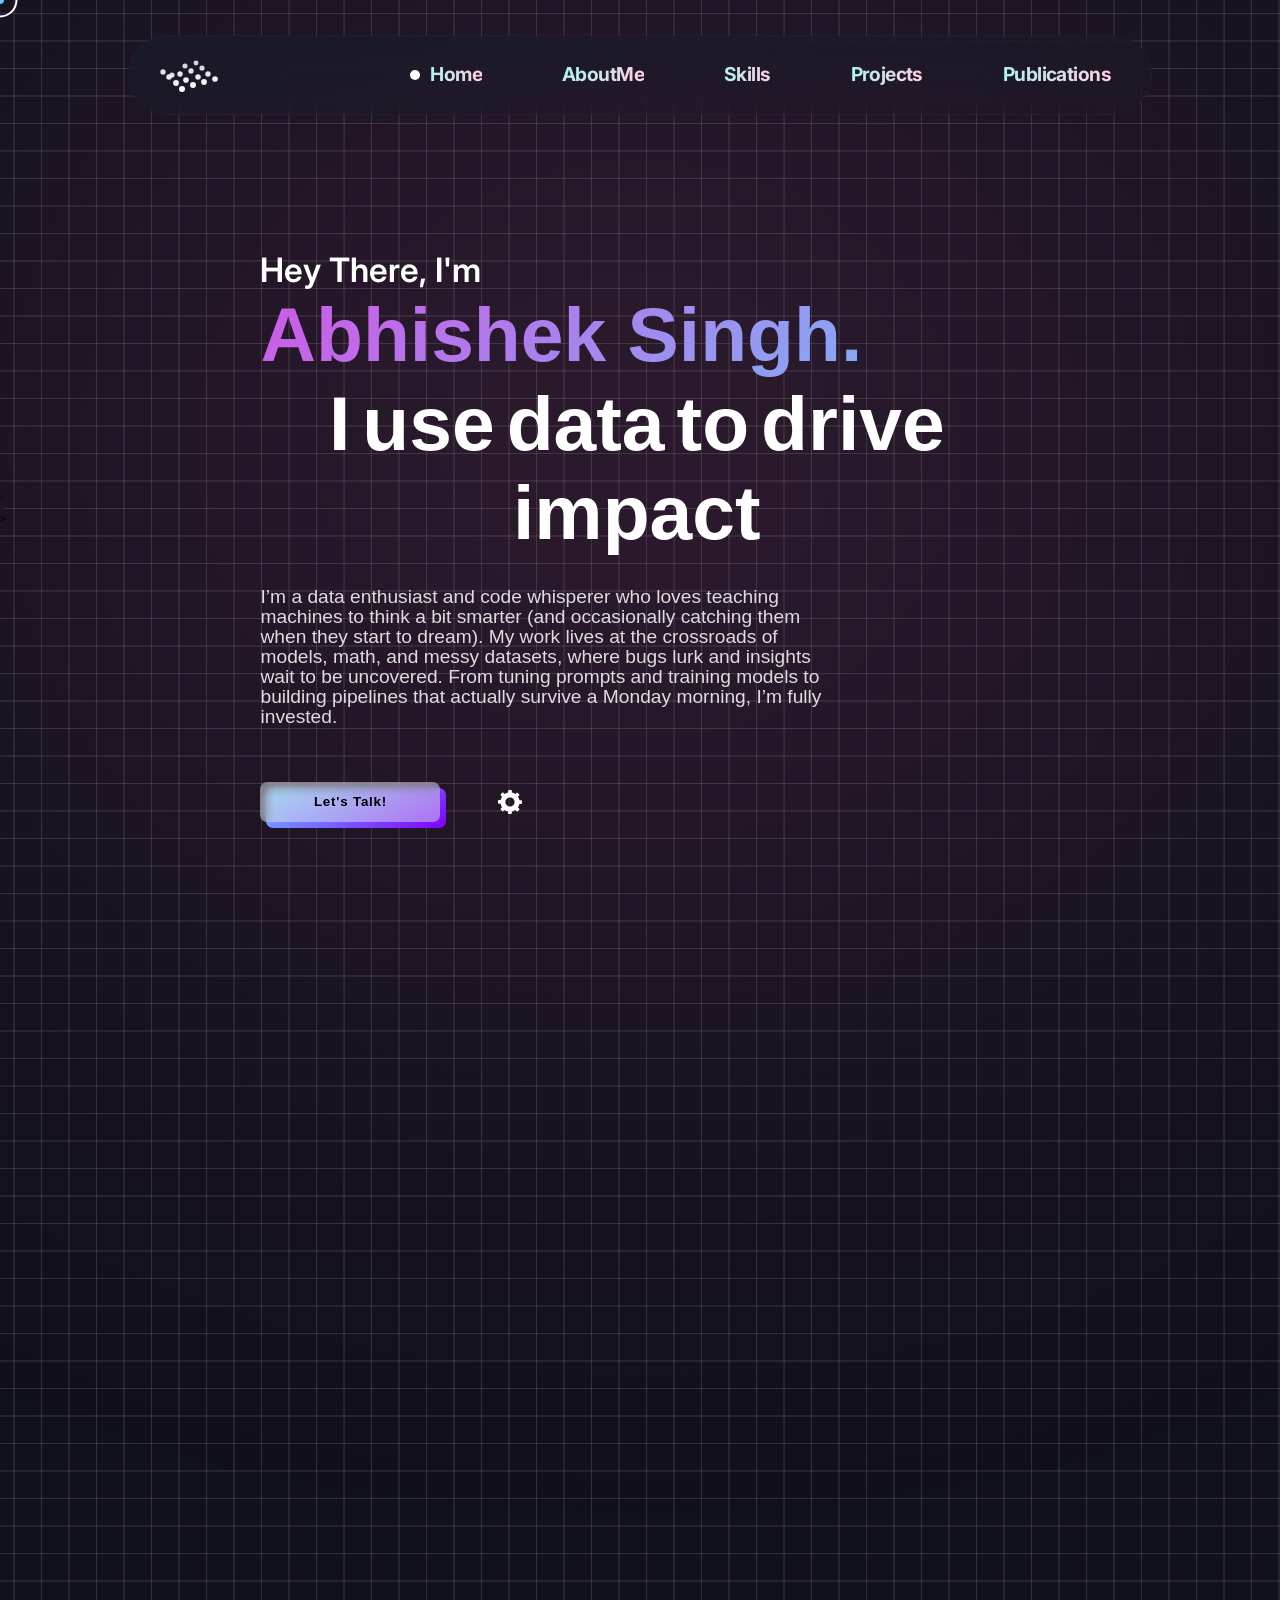
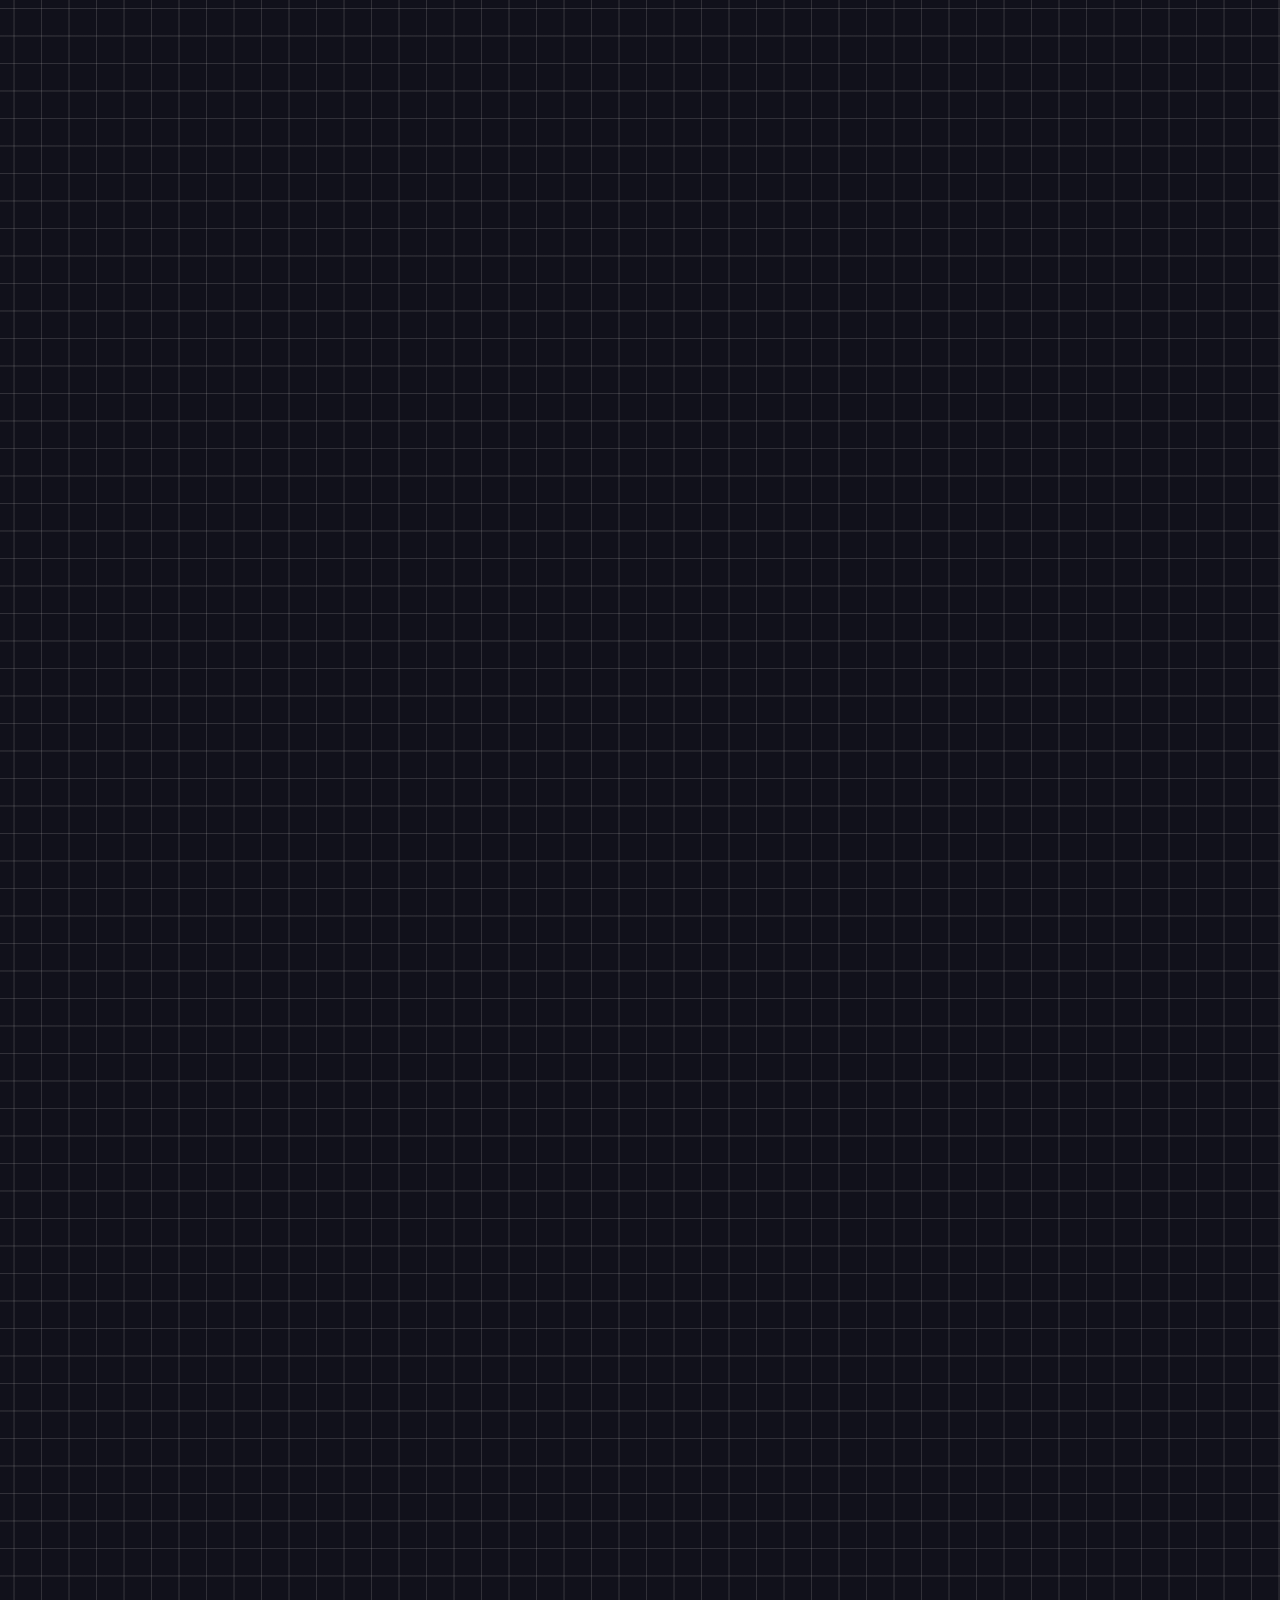
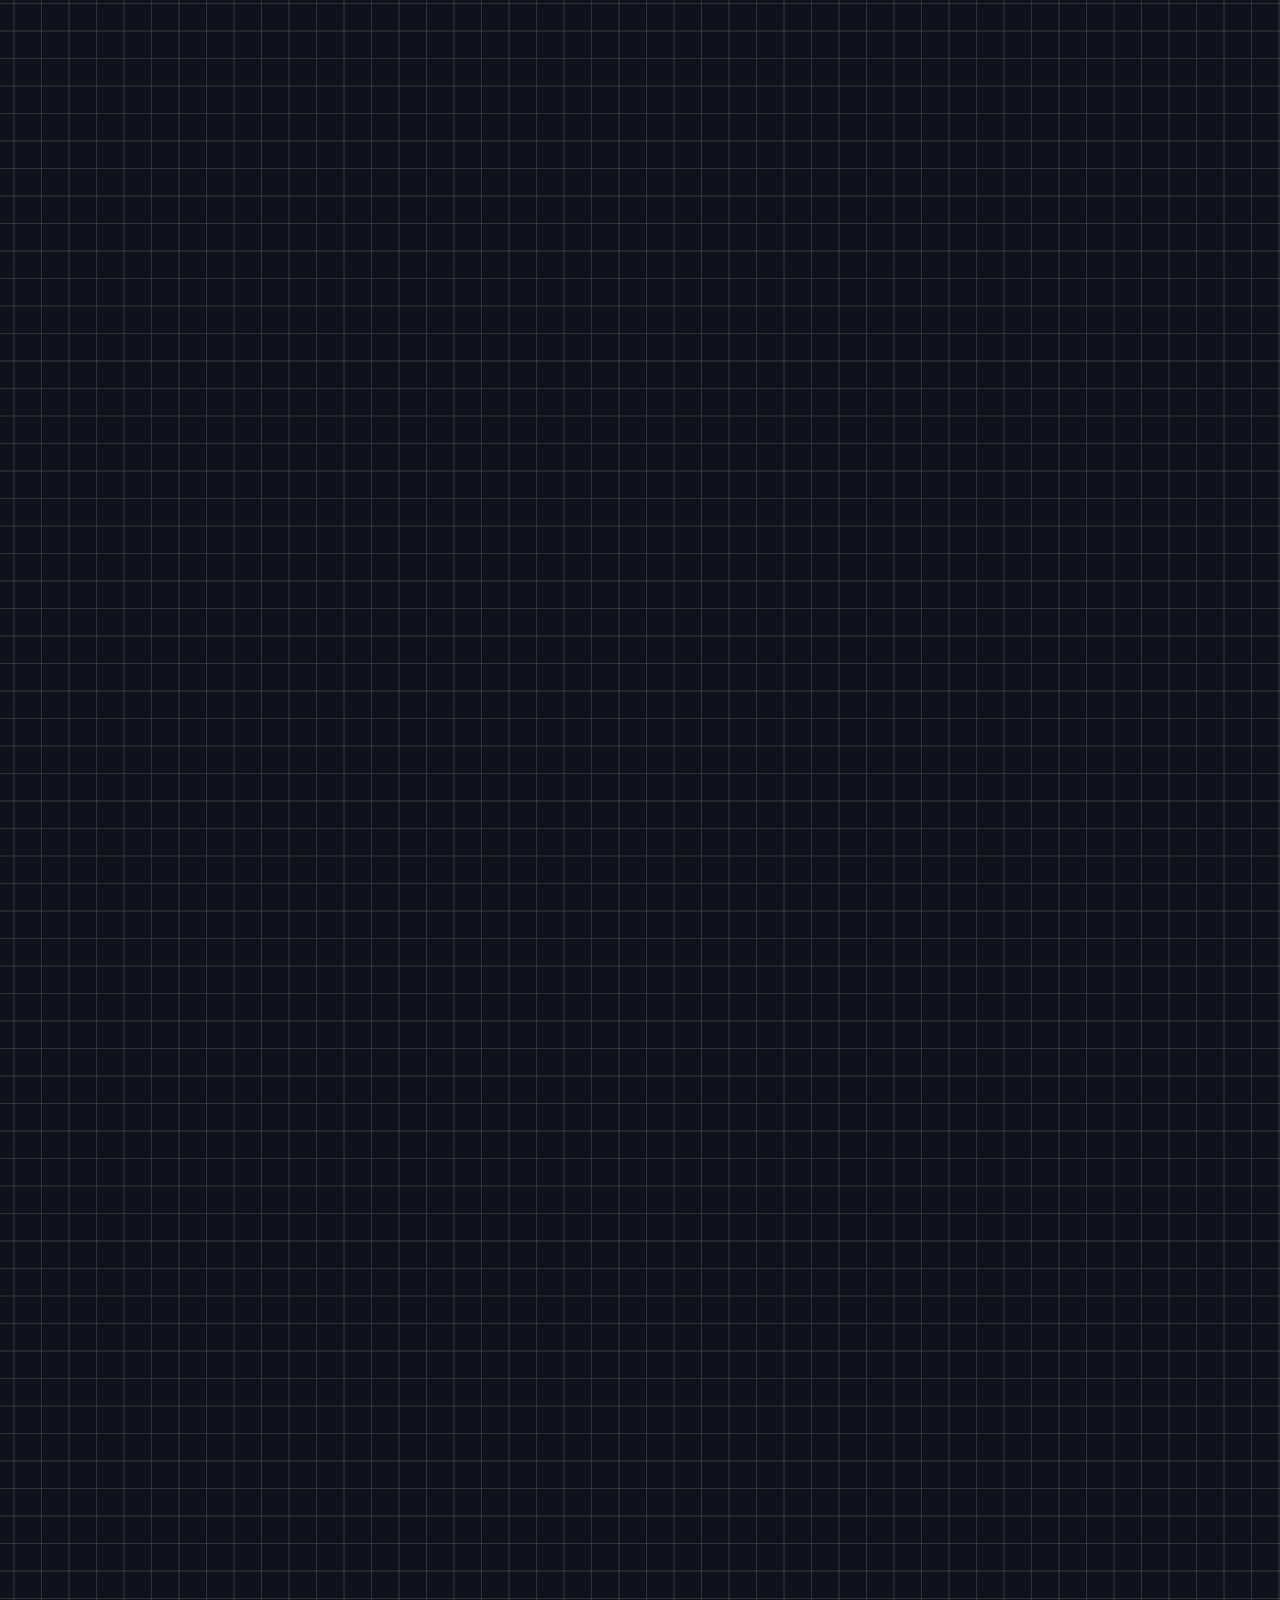
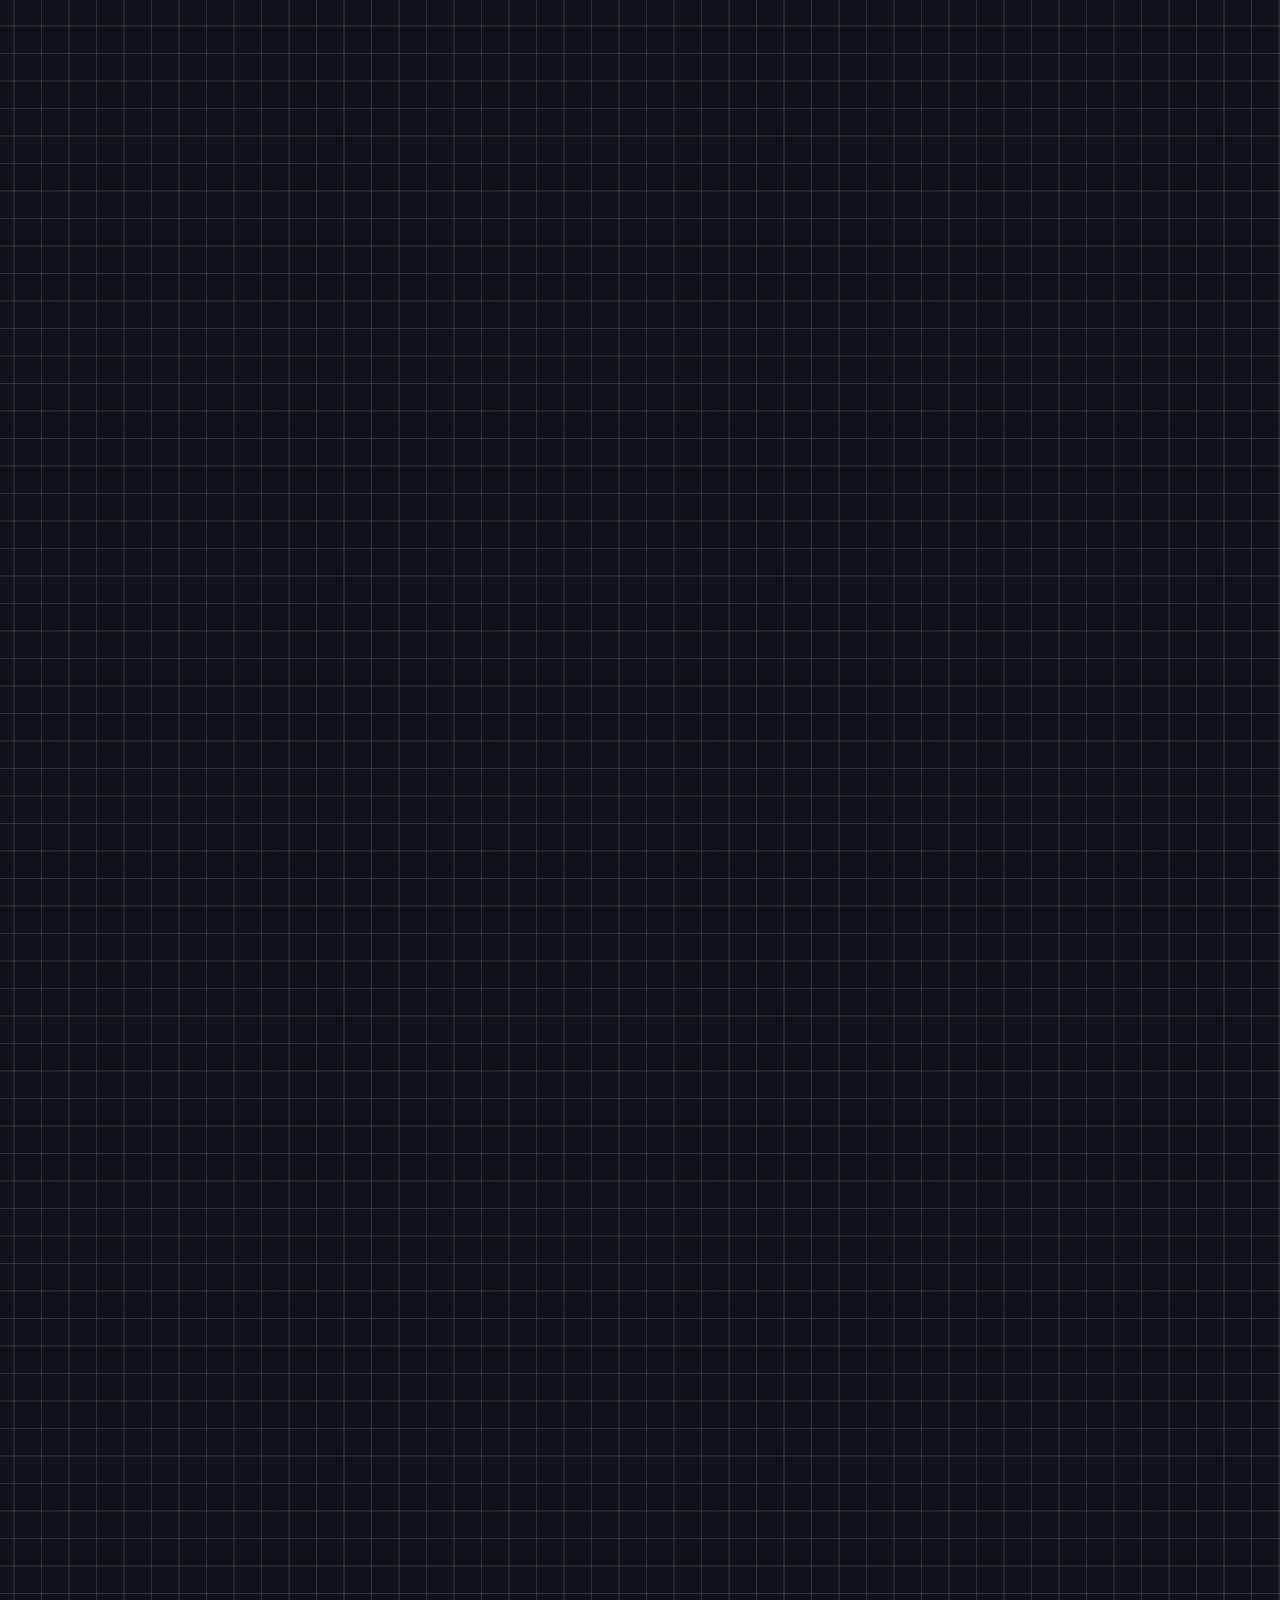
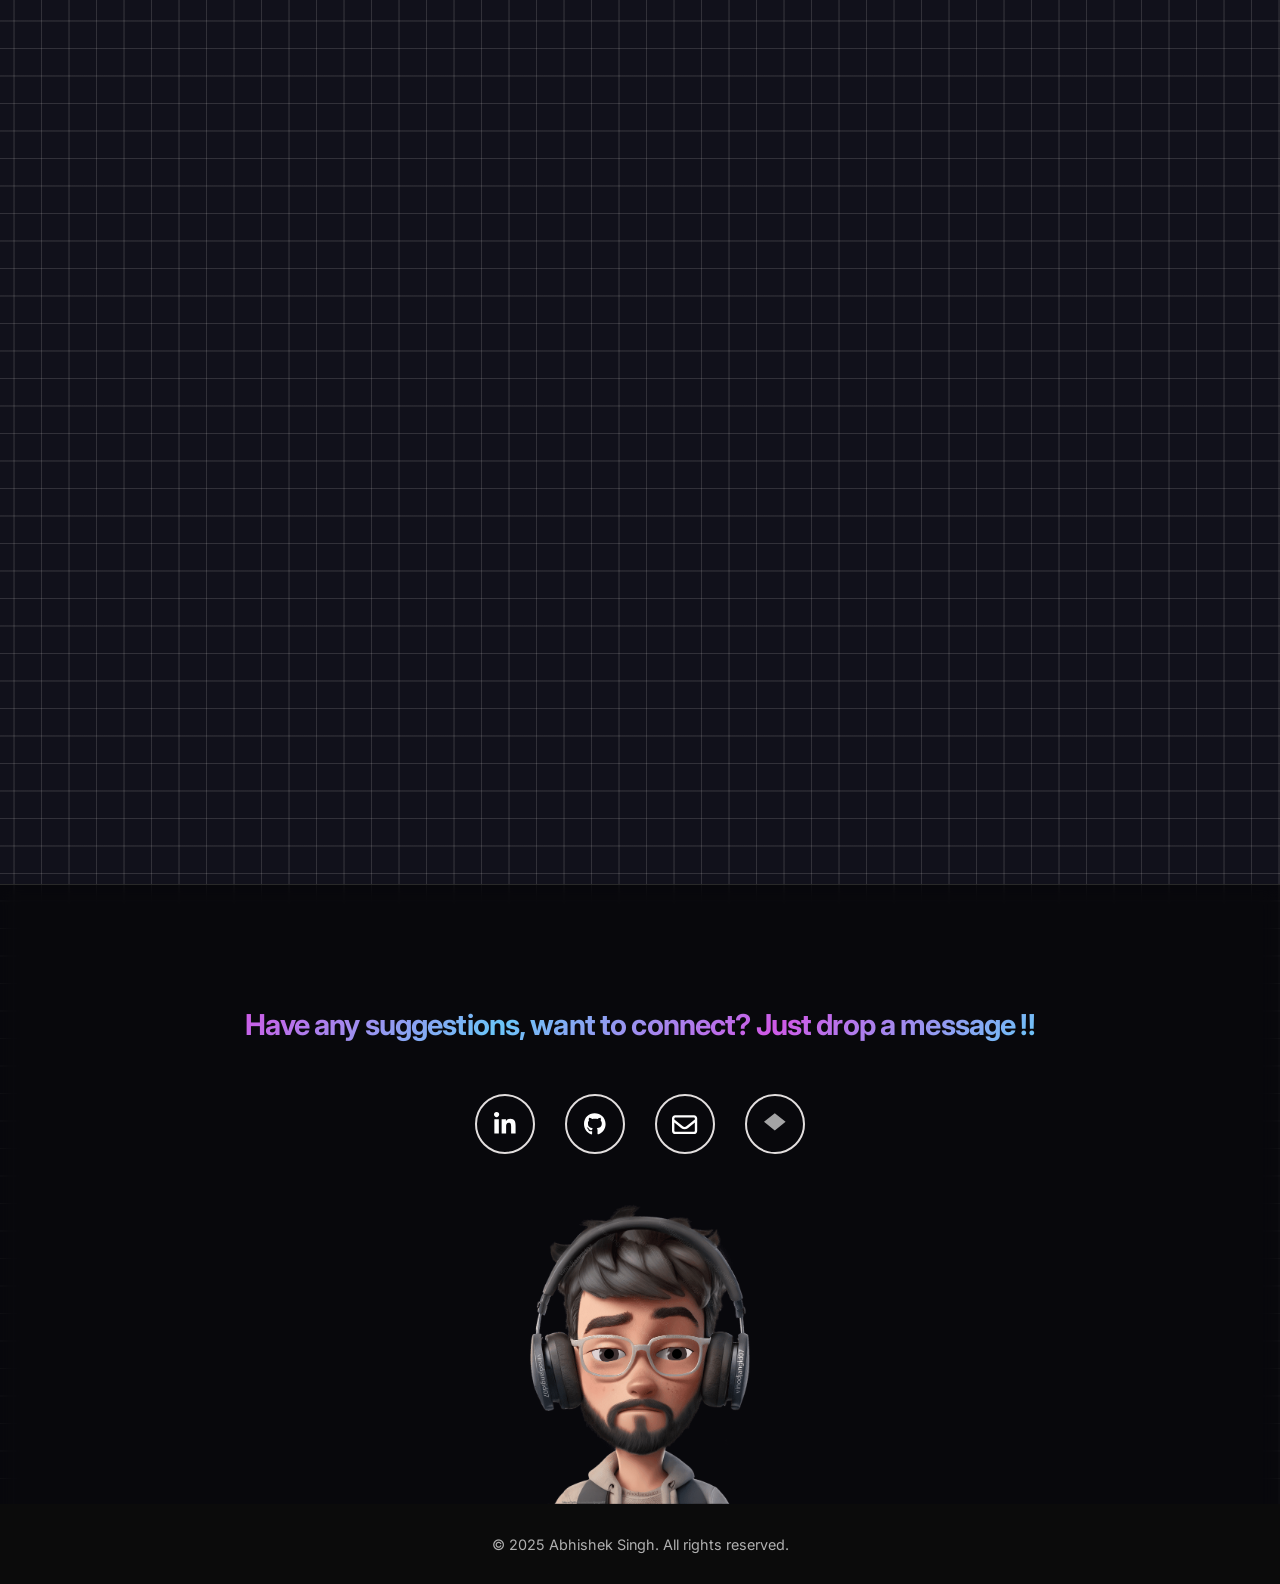
==== commit 81649a1f: "Added Publication" ====
--- a/index.html
+++ b/index.html
@@ -982,6 +982,8 @@
                     alt="pexelicon website favicon"
                     class="faviconforProject"
                   />
+
+
                   <article class="ProjectHeading">IEEE TRANSACTIONS ON ARTIFICIAL INTELLIGENCE</article>
                   <p class="ProjectDescription">
                     This research proposes an attention-based convolutional autoencoder for efficient bandwidth utilization.
@@ -1017,6 +1019,46 @@
                     alt="pexelicon website favicon"
                     class="faviconforProject"
                   />
+
+                  
+
+                  <article class="ProjectHeading">IEEE TRANSACTIONS ON ARTIFICIAL INTELLIGENCE</article>
+                  <p class="ProjectDescription">
+                    This research proposes an bayesian stats optimised autoencoder for efficient bandwidth utilization.
+                  </p>
+                  <div class="project-buttons">
+                    <a
+                      href="https://ieeexplore.ieee.org/document/11271182"
+                      target="_blank"
+                      class="github-redirect"
+                      aria-label="IEEE TAI"
+                    >
+                      <img
+                        src="src\png\gs.png"
+                        alt="github redirect button"
+                      />
+                    </a>
+                    </a>
+                  </div>
+                </div>
+                <div class="image-div fit-image-div">
+                  <img
+                    src="src/png/tai2.png"
+                    alt="Flow image"
+                  />
+                </div>
+              </div>
+            </div>
+            <div data-aos="fade-up" class="project-box-wrapper">
+              <div class="project-box project-box2" id="project-box2">
+                <div class="info-div">
+                  <img
+                    src="src/webp/pexelicon-favicon.webp"
+                    alt="pexelicon website favicon"
+                    class="faviconforProject"
+                  />
+
+
                   <article class="ProjectHeading">IEEE Advanced Networks and Telecommunication System</article>
                    <span id="status-message" style="display: none; margin-left: 10px; color: green;">
                         Paper has been accepted and yet to be published in IEEE Xplore
@@ -1165,7 +1207,7 @@
 
     <script>
       function openURL() {
-        var url = "src/pdf/Abhishek_Singh_ds.pdf";
+        var url = "src/pdf/Abhishek_DS.pdf";
 
         window.open(url, "_blank");
       }
